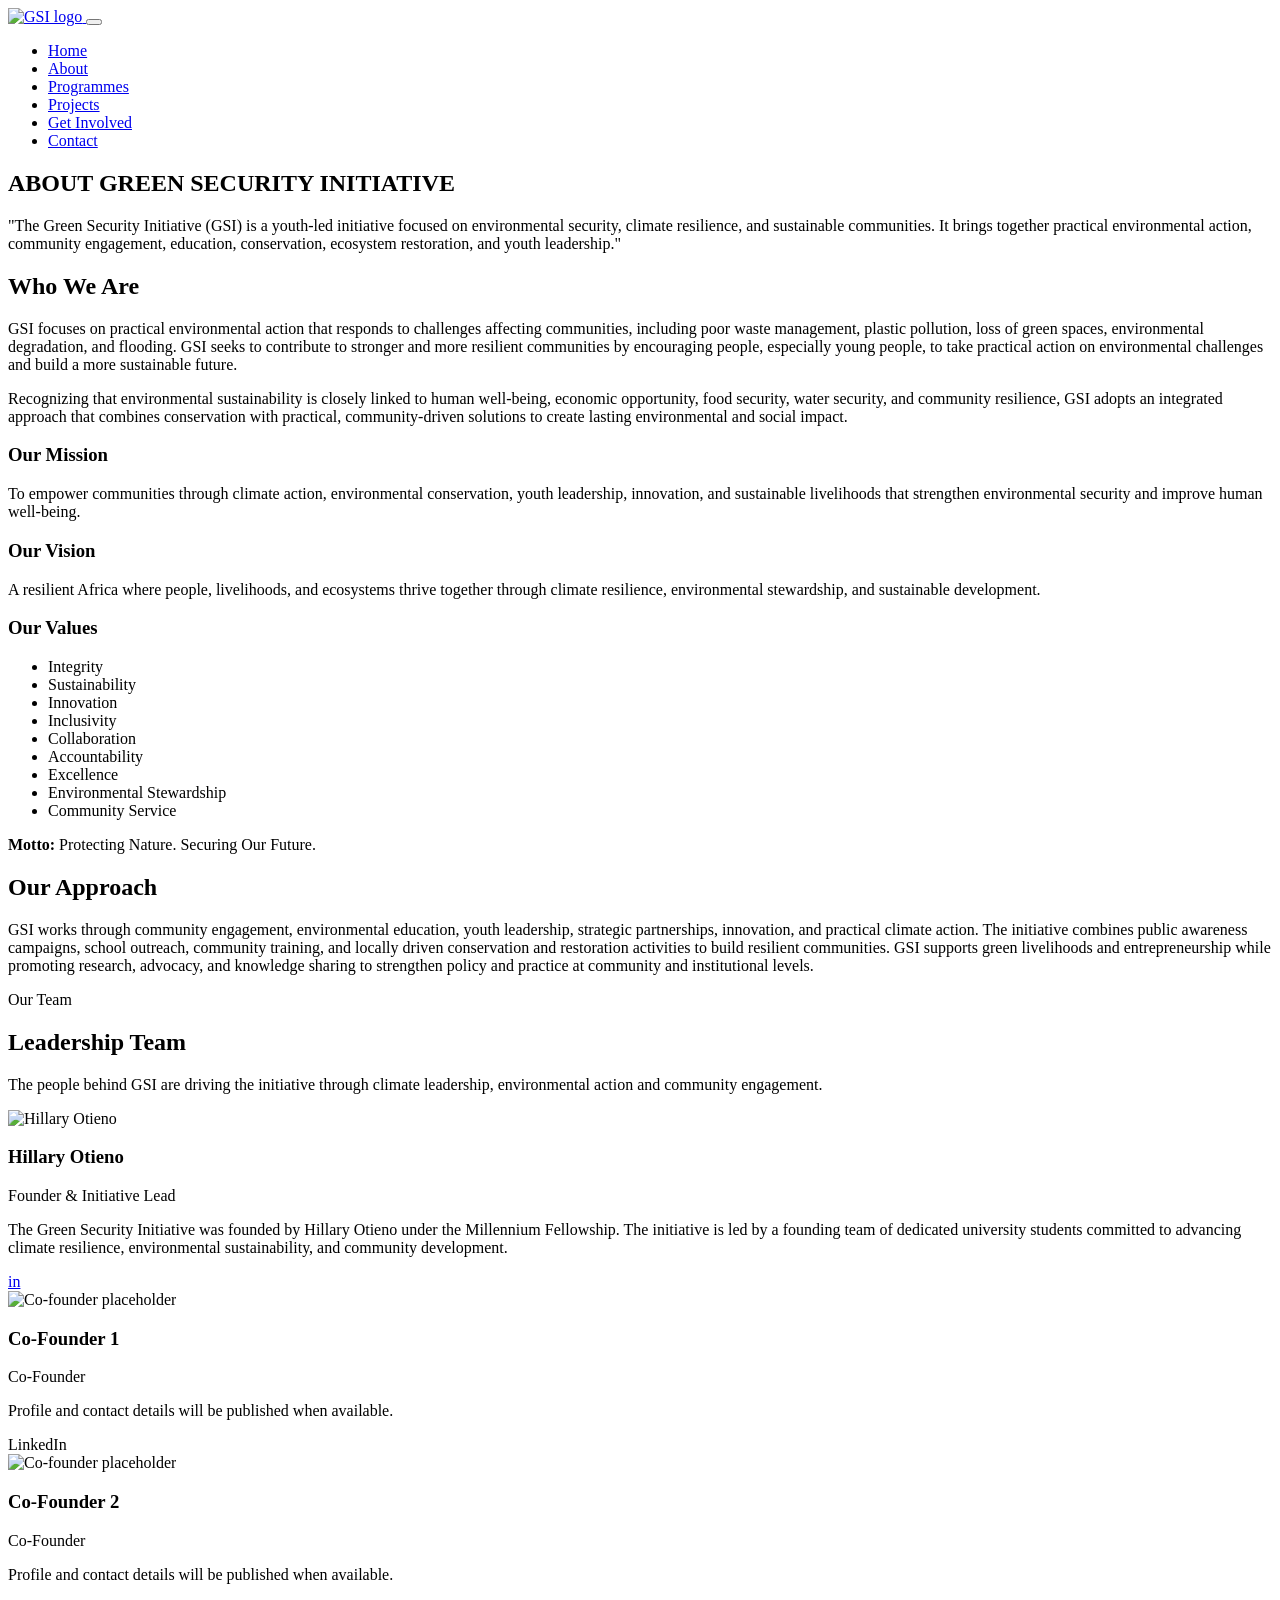
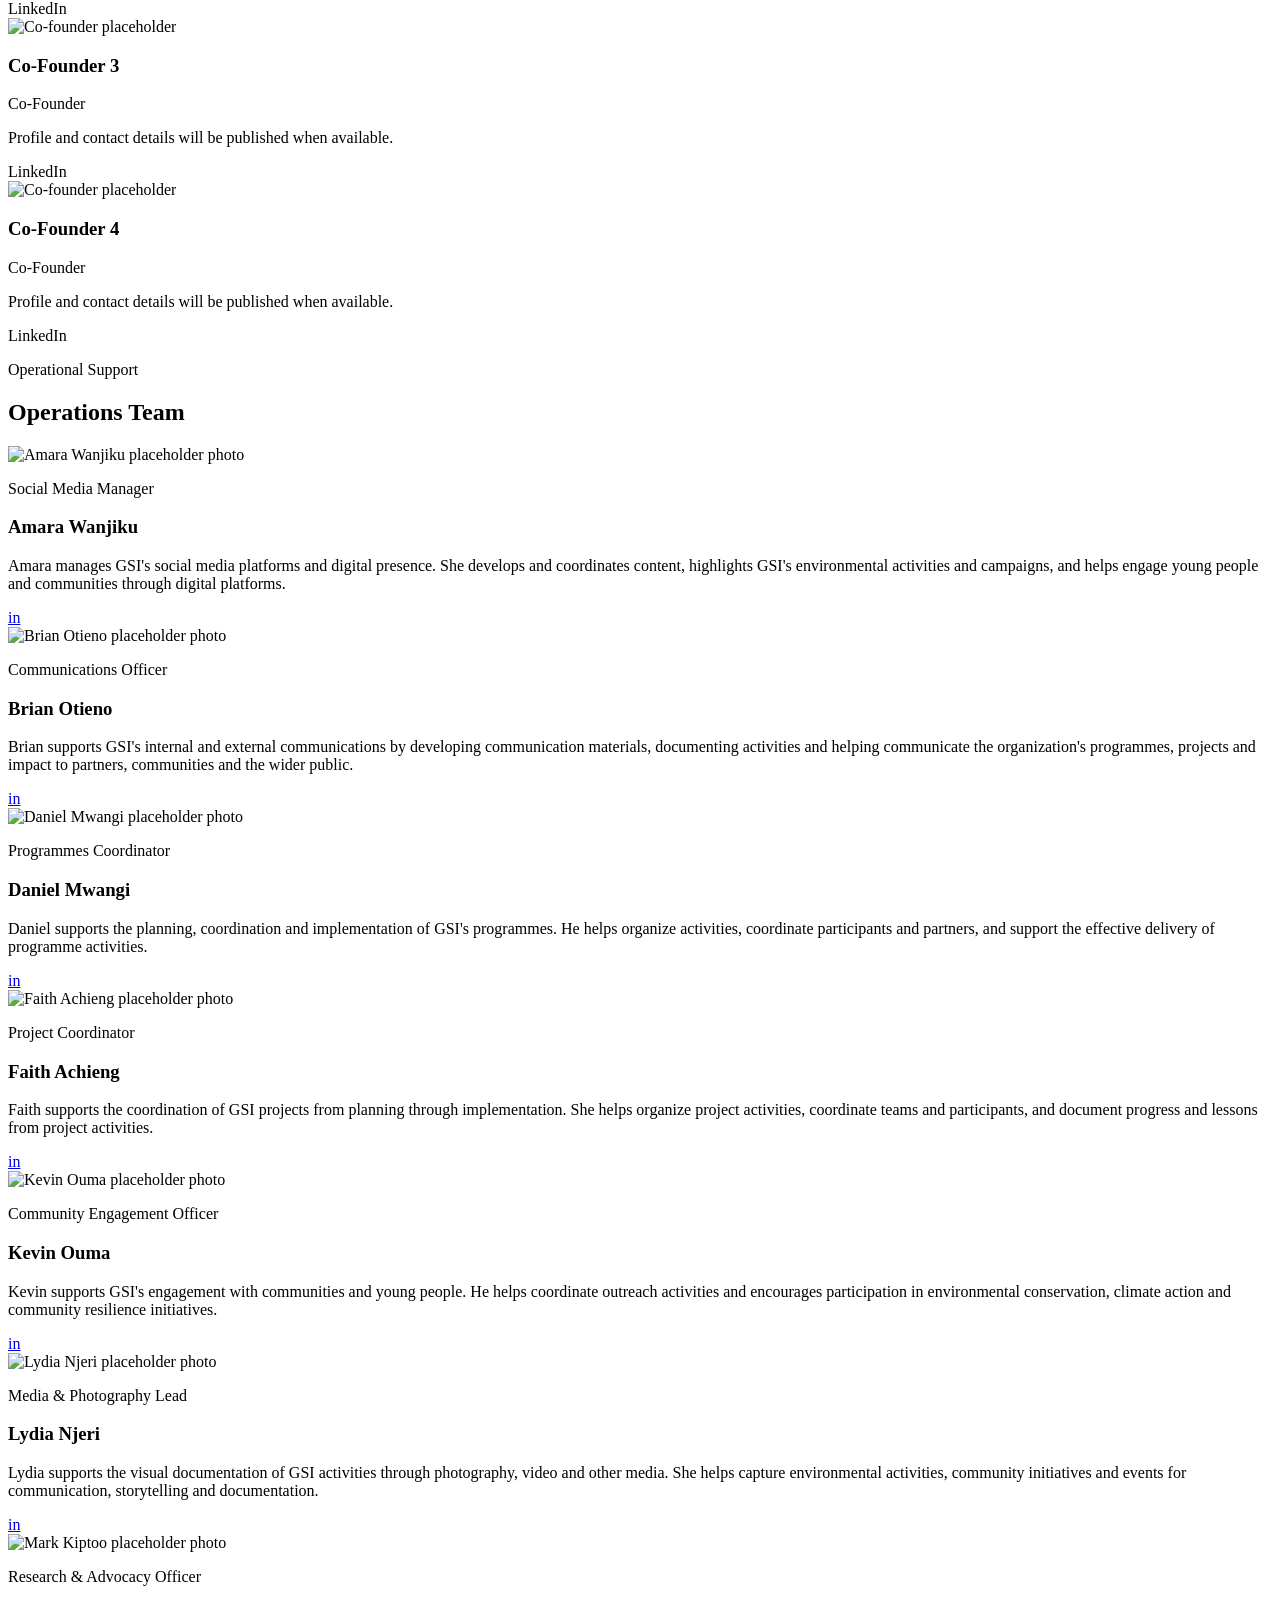
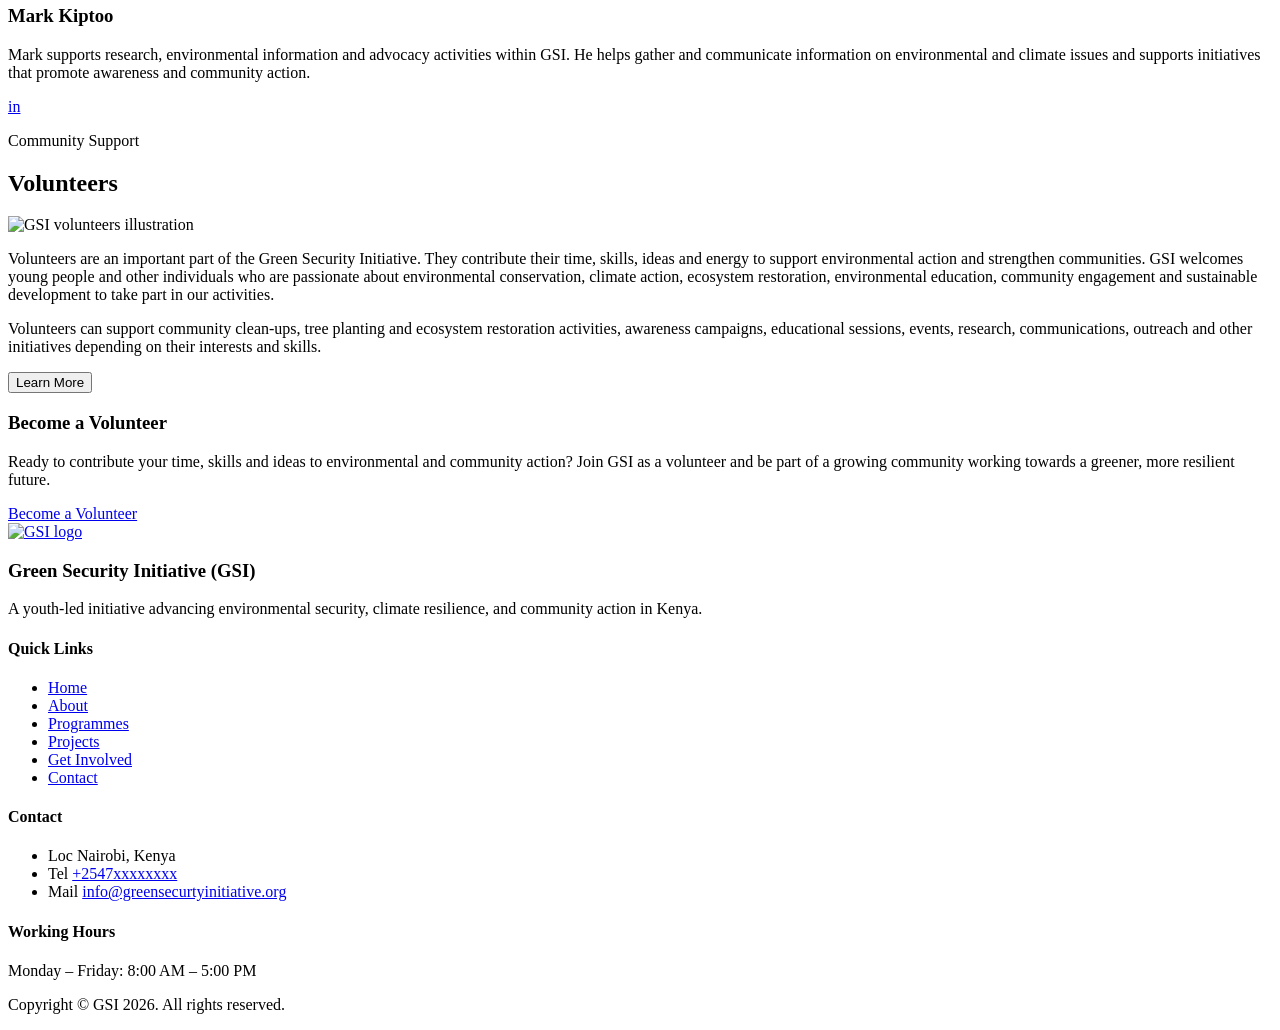
==== about.html @ 172fb210 "REMOVE CAN-K REFERENCES AND UPDATE GSI CONTET" ====
<!doctype html>
<html lang="en">
<head>
  <meta charset="utf-8">
  <meta name="viewport" content="width=device-width,initial-scale=1">
  <title>About — Green Security Initiative (GSI)</title>
  <link rel="stylesheet" href="css/style.css">
</head>
<body>
  <header class="site-header">
    <div class="container header-inner">
      <a href="index.html" class="logo-link">
        <img src="images/logo.png" alt="GSI logo" class="logo">
      </a>
      <button class="nav-toggle" aria-controls="primary-nav" aria-expanded="false" aria-label="Toggle navigation">
        <span class="hamburger"></span>
      </button>
      <nav id="primary-nav" class="site-nav">
        <ul>
          <li><a href="index.html">Home</a></li>
          <li><a href="about.html" class="active">About</a></li>
          <li><a href="programmes.html">Programmes</a></li>
          <li><a href="projects.html">Projects</a></li>
          <li><a href="get-involved.html">Get Involved</a></li>
          <li><a href="contact.html">Contact</a></li>
        </ul>
      </nav>
    </div>
  </header>

  <main>
    <section class="section about-hero">
      <div class="container">
        <h1>ABOUT GREEN SECURITY INITIATIVE</h1>
        <p class="official">"The Green Security Initiative (GSI) is a youth-led initiative focused on environmental security, climate resilience, and sustainable communities. It brings together practical environmental action, community engagement, education, conservation, ecosystem restoration, and youth leadership."</p>
      </div>
    </section>

    <section class="section who-we-are">
      <div class="container">
        <h2>Who We Are</h2>
        <p>
          GSI focuses on practical environmental action that responds to challenges affecting communities, including poor waste management, plastic pollution, loss of green spaces, environmental degradation, and flooding. GSI seeks to contribute to stronger and more resilient communities by encouraging people, especially young people, to take practical action on environmental challenges and build a more sustainable future.
        </p>
        <p>
          Recognizing that environmental sustainability is closely linked to human well-being, economic opportunity, food security, water security, and community resilience, GSI adopts an integrated approach that combines conservation with practical, community-driven solutions to create lasting environmental and social impact.
        </p>
      </div>
    </section>

    <section class="section mission-vision-values">
      <div class="container grid-2">
        <div>
          <h3>Our Mission</h3>
          <p>To empower communities through climate action, environmental conservation, youth leadership, innovation, and sustainable livelihoods that strengthen environmental security and improve human well-being.</p>
        </div>
        <div>
          <h3>Our Vision</h3>
          <p>A resilient Africa where people, livelihoods, and ecosystems thrive together through climate resilience, environmental stewardship, and sustainable development.</p>
        </div>
      </div>

      <div class="container">
        <h3>Our Values</h3>
        <ul class="values-list">
          <li>Integrity</li>
          <li>Sustainability</li>
          <li>Innovation</li>
          <li>Inclusivity</li>
          <li>Collaboration</li>
          <li>Accountability</li>
          <li>Excellence</li>
          <li>Environmental Stewardship</li>
          <li>Community Service</li>
        </ul>
        <p class="motto"><strong>Motto:</strong> Protecting Nature. Securing Our Future.</p>
      </div>
    </section>

    <section class="section our-approach">
      <div class="container">
        <h2>Our Approach</h2>
        <p>
          GSI works through community engagement, environmental education, youth leadership, strategic partnerships, innovation, and practical climate action. The initiative combines public awareness campaigns, school outreach, community training, and locally driven conservation and restoration activities to build resilient communities. GSI supports green livelihoods and entrepreneurship while promoting research, advocacy, and knowledge sharing to strengthen policy and practice at community and institutional levels.
        </p>
      </div>
    </section>

    <section class="section team">
      <div class="container">
        <div class="section-intro-wrap">
          <p class="eyebrow">Our Team</p>
          <h2>Leadership Team</h2>
          <p class="team-intro">The people behind GSI are driving the initiative through climate leadership, environmental action and community engagement.</p>
        </div>

        <div class="team-grid leadership-grid">
          <article class="card team-card leadership-card">
            <div class="team-photo-wrap">
              <img src="images/hillary.jpg.jpeg" alt="Hillary Otieno">
            </div>
            <div class="team-card-body">
              <h3>Hillary Otieno</h3>
              <p class="role">Founder &amp; Initiative Lead</p>
              <p class="team-description">The Green Security Initiative was founded by Hillary Otieno under the Millennium Fellowship. The initiative is led by a founding team of dedicated university students committed to advancing climate resilience, environmental sustainability, and community development.</p>
              <a class="linkedin-link" href="http://linkedin.com/in/hilary-otieno-96a22235b" target="_blank" rel="noopener" aria-label="Hillary Otieno LinkedIn">
                <span class="linkedin-badge">in</span>
              </a>
            </div>
          </article>

          <article class="card team-card leadership-card">
            <div class="team-photo-wrap">
              <img src="images/hillary.jpg.jpeg" alt="Co-founder placeholder">
            </div>
            <div class="team-card-body">
              <h3>Co-Founder 1</h3>
              <p class="role">Co-Founder</p>
              <p class="team-description">Profile and contact details will be published when available.</p>
              <span class="linkedin-link disabled" aria-label="LinkedIn unavailable">LinkedIn</span>
            </div>
          </article>

          <article class="card team-card leadership-card">
            <div class="team-photo-wrap">
              <img src="images/hillary.jpg.jpeg" alt="Co-founder placeholder">
            </div>
            <div class="team-card-body">
              <h3>Co-Founder 2</h3>
              <p class="role">Co-Founder</p>
              <p class="team-description">Profile and contact details will be published when available.</p>
              <span class="linkedin-link disabled" aria-label="LinkedIn unavailable">LinkedIn</span>
            </div>
          </article>

          <article class="card team-card leadership-card">
            <div class="team-photo-wrap">
              <img src="images/hillary.jpg.jpeg" alt="Co-founder placeholder">
            </div>
            <div class="team-card-body">
              <h3>Co-Founder 3</h3>
              <p class="role">Co-Founder</p>
              <p class="team-description">Profile and contact details will be published when available.</p>
              <span class="linkedin-link disabled" aria-label="LinkedIn unavailable">LinkedIn</span>
            </div>
          </article>

          <article class="card team-card leadership-card">
            <div class="team-photo-wrap">
              <img src="images/hillary.jpg.jpeg" alt="Co-founder placeholder">
            </div>
            <div class="team-card-body">
              <h3>Co-Founder 4</h3>
              <p class="role">Co-Founder</p>
              <p class="team-description">Profile and contact details will be published when available.</p>
              <span class="linkedin-link disabled" aria-label="LinkedIn unavailable">LinkedIn</span>
            </div>
          </article>
        </div>
      </div>
    </section>

    <section class="section operations-section">
      <div class="container">
        <div class="section-intro-wrap">
          <p class="eyebrow">Operational Support</p>
          <h2>Operations Team</h2>
        </div>

        <div class="team-grid support-grid">
          <article class="card team-card support-card">
            <div class="team-photo-wrap">
              <img src="images/hillary.jpg.jpeg" alt="Amara Wanjiku placeholder photo">
            </div>
            <div class="team-card-body">
              <p class="role">Social Media Manager</p>
              <h3>Amara Wanjiku</h3>
              <p class="team-description">Amara manages GSI's social media platforms and digital presence. She develops and coordinates content, highlights GSI's environmental activities and campaigns, and helps engage young people and communities through digital platforms.</p>
              <a class="linkedin-link" href="https://www.linkedin.com/in/placeholder-amara-wanjiku" target="_blank" rel="noopener" aria-label="Amara Wanjiku LinkedIn">
                <span class="linkedin-badge">in</span>
              </a>
            </div>
          </article>

          <article class="card team-card support-card">
            <div class="team-photo-wrap">
              <img src="images/hillary.jpg.jpeg" alt="Brian Otieno placeholder photo">
            </div>
            <div class="team-card-body">
              <p class="role">Communications Officer</p>
              <h3>Brian Otieno</h3>
              <p class="team-description">Brian supports GSI's internal and external communications by developing communication materials, documenting activities and helping communicate the organization's programmes, projects and impact to partners, communities and the wider public.</p>
              <a class="linkedin-link" href="https://www.linkedin.com/in/placeholder-brian-otieno" target="_blank" rel="noopener" aria-label="Brian Otieno LinkedIn">
                <span class="linkedin-badge">in</span>
              </a>
            </div>
          </article>

          <article class="card team-card support-card">
            <div class="team-photo-wrap">
              <img src="images/hillary.jpg.jpeg" alt="Daniel Mwangi placeholder photo">
            </div>
            <div class="team-card-body">
              <p class="role">Programmes Coordinator</p>
              <h3>Daniel Mwangi</h3>
              <p class="team-description">Daniel supports the planning, coordination and implementation of GSI's programmes. He helps organize activities, coordinate participants and partners, and support the effective delivery of programme activities.</p>
              <a class="linkedin-link" href="https://www.linkedin.com/in/placeholder-daniel-mwangi" target="_blank" rel="noopener" aria-label="Daniel Mwangi LinkedIn">
                <span class="linkedin-badge">in</span>
              </a>
            </div>
          </article>

          <article class="card team-card support-card">
            <div class="team-photo-wrap">
              <img src="images/hillary.jpg.jpeg" alt="Faith Achieng placeholder photo">
            </div>
            <div class="team-card-body">
              <p class="role">Project Coordinator</p>
              <h3>Faith Achieng</h3>
              <p class="team-description">Faith supports the coordination of GSI projects from planning through implementation. She helps organize project activities, coordinate teams and participants, and document progress and lessons from project activities.</p>
              <a class="linkedin-link" href="https://www.linkedin.com/in/placeholder-faith-achieng" target="_blank" rel="noopener" aria-label="Faith Achieng LinkedIn">
                <span class="linkedin-badge">in</span>
              </a>
            </div>
          </article>

          <article class="card team-card support-card">
            <div class="team-photo-wrap">
              <img src="images/hillary.jpg.jpeg" alt="Kevin Ouma placeholder photo">
            </div>
            <div class="team-card-body">
              <p class="role">Community Engagement Officer</p>
              <h3>Kevin Ouma</h3>
              <p class="team-description">Kevin supports GSI's engagement with communities and young people. He helps coordinate outreach activities and encourages participation in environmental conservation, climate action and community resilience initiatives.</p>
              <a class="linkedin-link" href="https://www.linkedin.com/in/placeholder-kevin-ouma" target="_blank" rel="noopener" aria-label="Kevin Ouma LinkedIn">
                <span class="linkedin-badge">in</span>
              </a>
            </div>
          </article>

          <article class="card team-card support-card">
            <div class="team-photo-wrap">
              <img src="images/hillary.jpg.jpeg" alt="Lydia Njeri placeholder photo">
            </div>
            <div class="team-card-body">
              <p class="role">Media &amp; Photography Lead</p>
              <h3>Lydia Njeri</h3>
              <p class="team-description">Lydia supports the visual documentation of GSI activities through photography, video and other media. She helps capture environmental activities, community initiatives and events for communication, storytelling and documentation.</p>
              <a class="linkedin-link" href="https://www.linkedin.com/in/placeholder-lydia-njeri" target="_blank" rel="noopener" aria-label="Lydia Njeri LinkedIn">
                <span class="linkedin-badge">in</span>
              </a>
            </div>
          </article>

          <article class="card team-card support-card">
            <div class="team-photo-wrap">
              <img src="images/hillary.jpg.jpeg" alt="Mark Kiptoo placeholder photo">
            </div>
            <div class="team-card-body">
              <p class="role">Research &amp; Advocacy Officer</p>
              <h3>Mark Kiptoo</h3>
              <p class="team-description">Mark supports research, environmental information and advocacy activities within GSI. He helps gather and communicate information on environmental and climate issues and supports initiatives that promote awareness and community action.</p>
              <a class="linkedin-link" href="https://www.linkedin.com/in/placeholder-mark-kiptoo" target="_blank" rel="noopener" aria-label="Mark Kiptoo LinkedIn">
                <span class="linkedin-badge">in</span>
              </a>
            </div>
          </article>
        </div>
      </div>
    </section>

    <section class="section volunteer-section">
      <div class="container volunteer-layout">
        <div class="section-intro-wrap volunteer-header">
          <p class="eyebrow">Community Support</p>
          <h2>Volunteers</h2>
        </div>

        <div class="volunteer-content">
          <div class="volunteer-image-wrap">
            <img src="images/Volunteers.png" alt="GSI volunteers illustration">
          </div>

          <div class="volunteer-info">
            <p>Volunteers are an important part of the Green Security Initiative. They contribute their time, skills, ideas and energy to support environmental action and strengthen communities. GSI welcomes young people and other individuals who are passionate about environmental conservation, climate action, ecosystem restoration, environmental education, community engagement and sustainable development to take part in our activities.</p>
            <p>Volunteers can support community clean-ups, tree planting and ecosystem restoration activities, awareness campaigns, educational sessions, events, research, communications, outreach and other initiatives depending on their interests and skills.</p>
            <button class="btn btn-primary volunteer-toggle" type="button" aria-expanded="false">Learn More</button>

            <div class="volunteer-details" hidden>
              <h3>What Volunteers Do</h3>
              <p>Volunteers can participate in GSI's environmental and community activities, including climate action, environmental conservation, ecosystem restoration, tree planting, community clean-ups, environmental education, awareness campaigns, events, outreach, communications, research and other initiatives.</p>

              <h3>Who Can Volunteer</h3>
              <p>Volunteering should be open to people who are interested in supporting GSI's mission and are willing to contribute their time, skills or ideas. Students, young professionals, community members, environmental enthusiasts and people with relevant skills can all contribute in different ways.</p>

              <h3>Areas of Contribution</h3>
              <ul>
                <li>Environmental conservation</li>
                <li>Climate action</li>
                <li>Ecosystem restoration</li>
                <li>Environmental education</li>
                <li>Community outreach</li>
                <li>Youth leadership</li>
                <li>Communications and social media</li>
                <li>Photography and media</li>
                <li>Research and advocacy</li>
                <li>Event support</li>
                <li>Project activities</li>
              </ul>

              <h3>What Volunteers Can Gain</h3>
              <p>Volunteering provides opportunities to gain practical experience, develop leadership and teamwork skills, improve communication and community engagement, learn about environmental and climate issues, meet other young people and changemakers, and contribute to positive environmental and social change.</p>

              <h3>Our Expectations</h3>
              <p>Volunteers should be willing to participate responsibly, respect communities and fellow volunteers, follow activity guidelines, work collaboratively and contribute positively to GSI activities. Volunteering is based on active participation, commitment and a willingness to learn.</p>
            </div>

            <div class="volunteer-cta">
              <h3>Become a Volunteer</h3>
              <p>Ready to contribute your time, skills and ideas to environmental and community action? Join GSI as a volunteer and be part of a growing community working towards a greener, more resilient future.</p>
              <a class="btn btn-primary" href="get-involved.html">Become a Volunteer</a>
            </div>
          </div>
        </div>
      </div>
    </section>
  </main>

  <footer class="site-footer">
    <div class="footer-top">
      <div class="container footer-grid">
        <div class="footer-about">
          <a href="index.html" class="footer-logo"><img src="images/logo.png" alt="GSI logo"></a>
          <h3>Green Security Initiative (GSI)</h3>
          <p>A youth-led initiative advancing environmental security, climate resilience, and community action in Kenya.</p>
        </div>

        <div class="footer-links">
          <h4>Quick Links</h4>
          <ul>
            <li><a href="index.html">Home</a></li>
              <li><a href="about.html">About</a></li>
              <li><a href="programmes.html">Programmes</a></li>
              <li><a href="projects.html">Projects</a></li>
              <li><a href="get-involved.html">Get Involved</a></li>
              <li><a href="contact.html">Contact</a></li>
          </ul>
        </div>

        <div class="footer-contact">
          <h4>Contact</h4>
          <ul>
            <li><span class="contact-icon">Loc</span> Nairobi, Kenya</li>
            <li><span class="contact-icon">Tel</span> <a href="tel:+2547xxxxxxxx">+2547xxxxxxxx</a></li>
            <li><span class="contact-icon">Mail</span> <a href="mailto:info@greensecurtyinitiative.org">info@greensecurtyinitiative.org</a></li>
          </ul>
        </div>

        <div class="footer-hours">
          <h4>Working Hours</h4>
          <p>Monday – Friday: 8:00 AM – 5:00 PM</p>
        </div>
      </div>
    </div>

    <div class="footer-bottom">
      <div class="container footer-bottom-inner">
        <p>Copyright © GSI 2026. All rights reserved.</p>
      </div>
    </div>
  </footer>

  <script src="js/script.js"></script>
  <script>
    document.addEventListener('DOMContentLoaded', function () {
      const toggle = document.querySelector('.volunteer-toggle');
      const details = document.querySelector('.volunteer-details');
      if (toggle && details) {
        toggle.addEventListener('click', function () {
          const expanded = this.getAttribute('aria-expanded') === 'true';
          this.setAttribute('aria-expanded', String(!expanded));
          details.hidden = expanded;
          this.textContent = expanded ? 'Learn More' : 'Show Less';
        });
      }
    });
  </script>
</body>
</html>
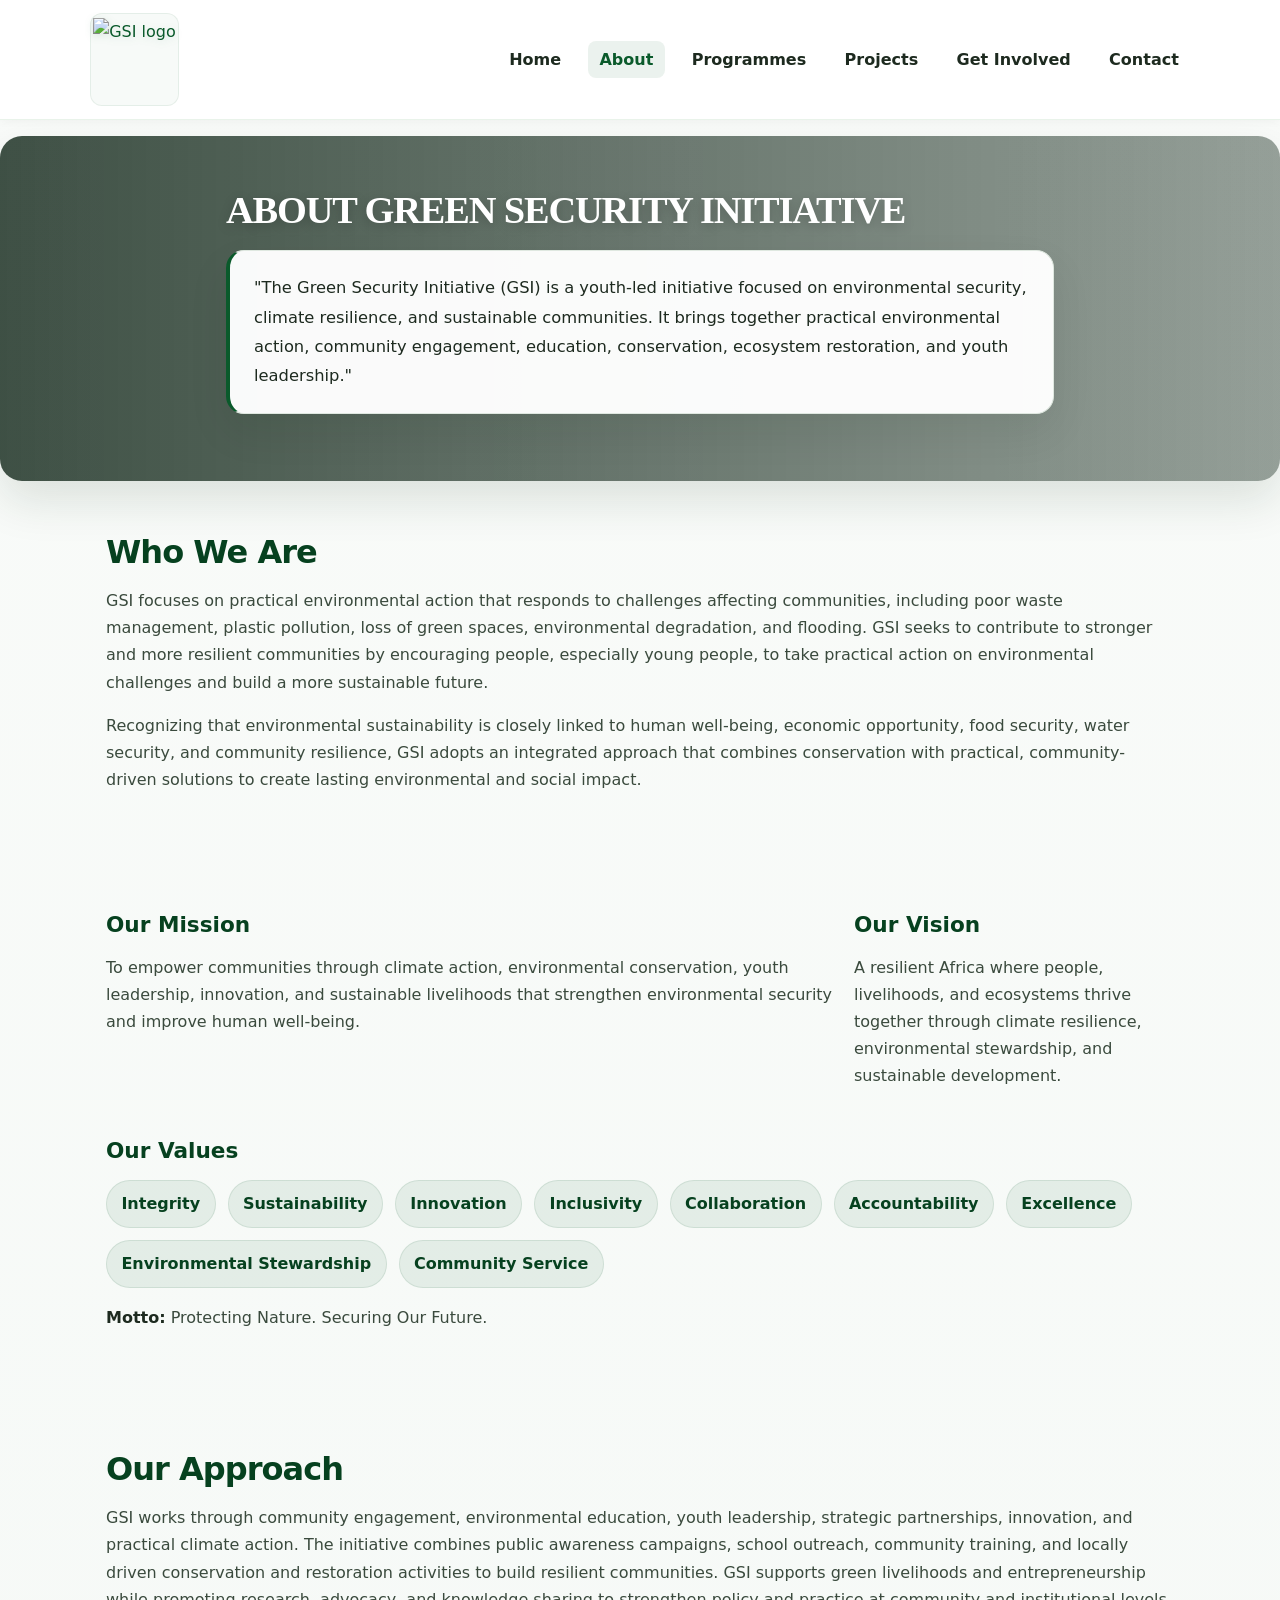
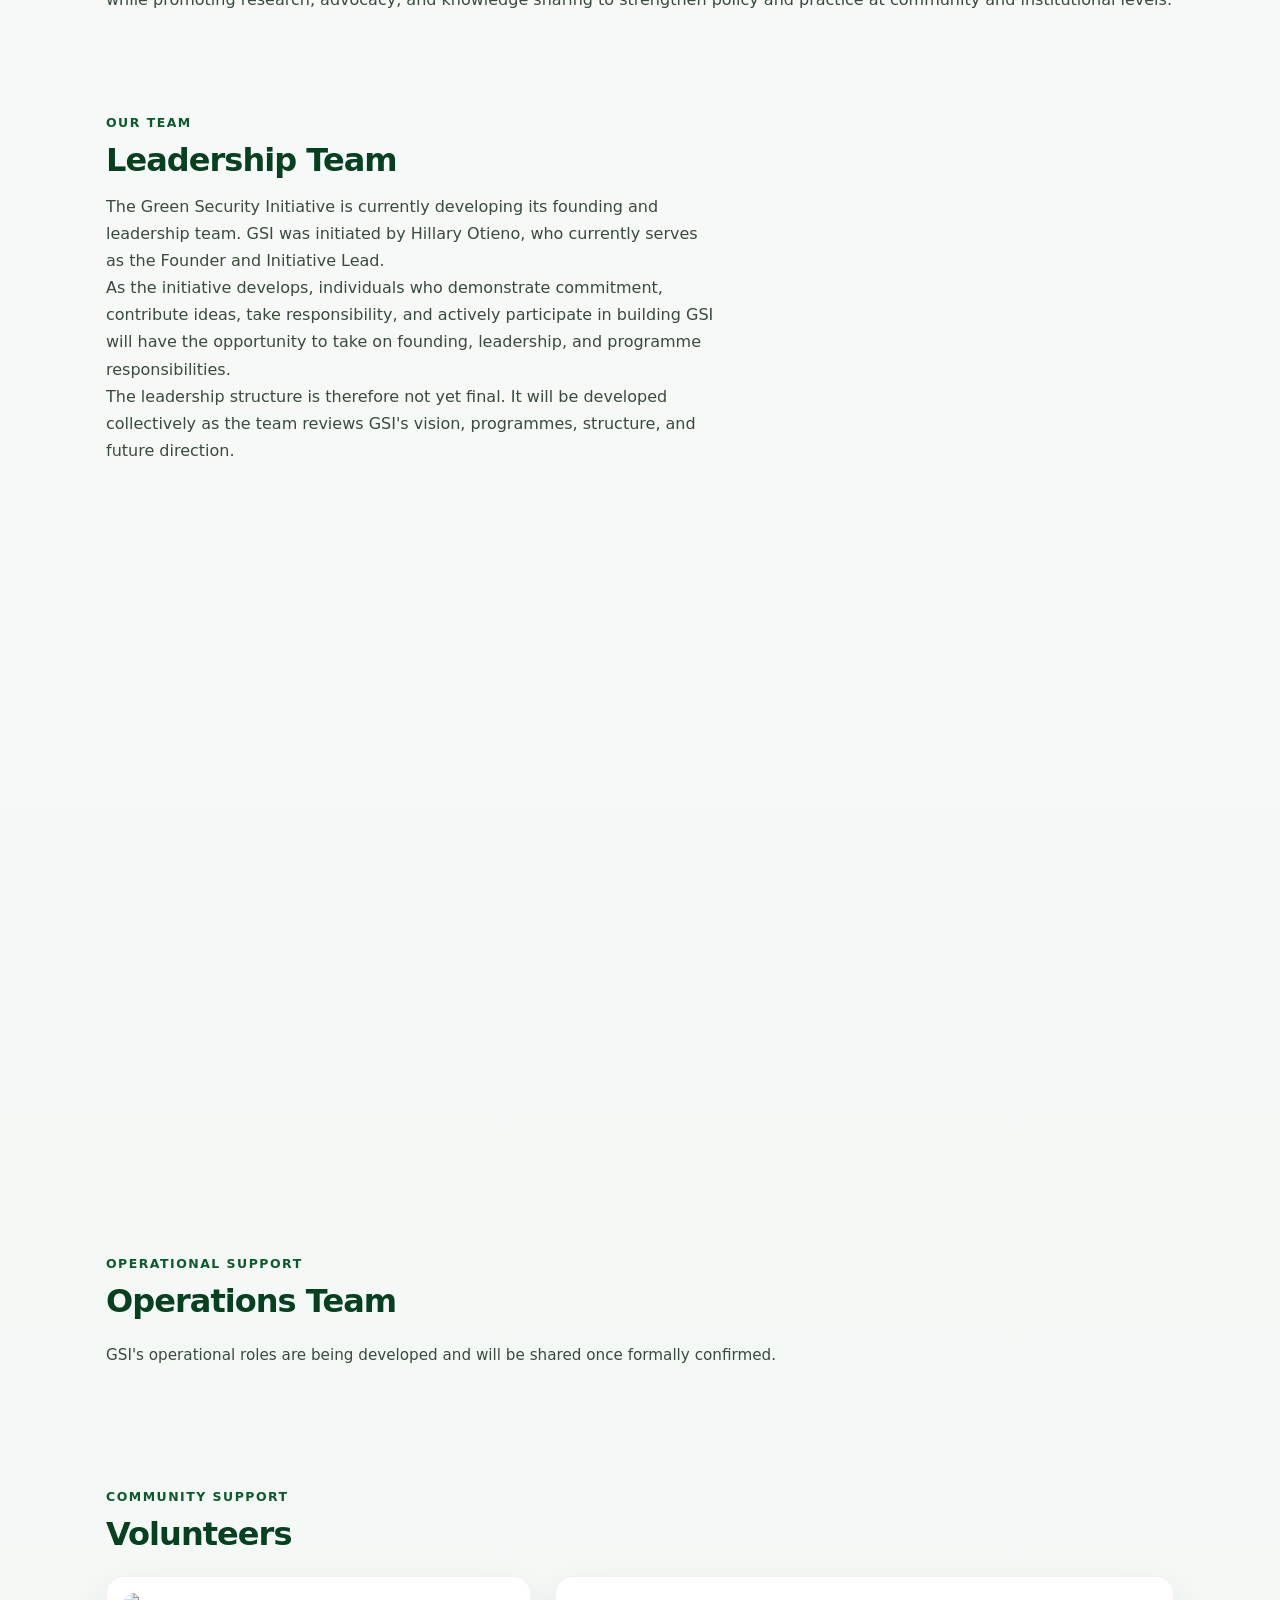
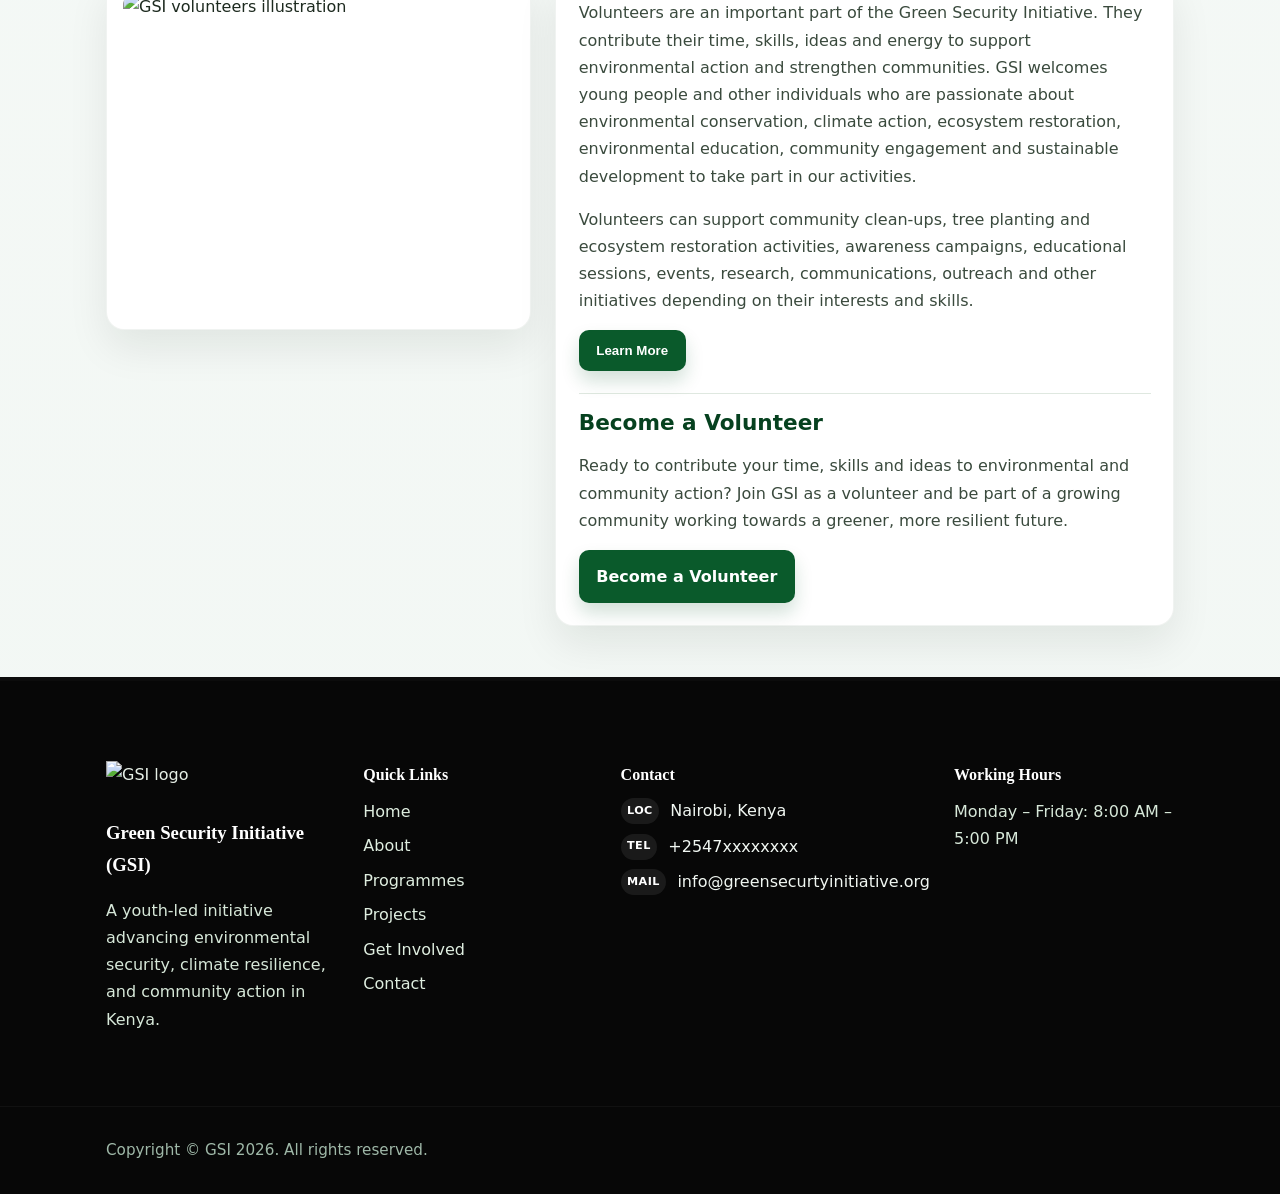
==== commit 28205c0c: "About updated" ====
--- a/about.html
+++ b/about.html
@@ -91,7 +91,9 @@
         <div class="section-intro-wrap">
           <p class="eyebrow">Our Team</p>
           <h2>Leadership Team</h2>
-          <p class="team-intro">The people behind GSI are driving the initiative through climate leadership, environmental action and community engagement.</p>
+          <p class="team-intro">The Green Security Initiative is currently developing its founding and leadership team. GSI was initiated by Hillary Otieno, who currently serves as the Founder and Initiative Lead.</p>
+          <p class="team-intro">As the initiative develops, individuals who demonstrate commitment, contribute ideas, take responsibility, and actively participate in building GSI will have the opportunity to take on founding, leadership, and programme responsibilities.</p>
+          <p class="team-intro">The leadership structure is therefore not yet final. It will be developed collectively as the team reviews GSI's vision, programmes, structure, and future direction.</p>
         </div>
 
         <div class="team-grid leadership-grid">
@@ -102,60 +104,18 @@
             <div class="team-card-body">
               <h3>Hillary Otieno</h3>
               <p class="role">Founder &amp; Initiative Lead</p>
-              <p class="team-description">The Green Security Initiative was founded by Hillary Otieno under the Millennium Fellowship. The initiative is led by a founding team of dedicated university students committed to advancing climate resilience, environmental sustainability, and community development.</p>
+              <p class="team-description">The Green Security Initiative was founded by Hillary Otieno under the Millennium Fellowship. He currently serves as Founder and Initiative Lead.</p>
               <a class="linkedin-link" href="http://linkedin.com/in/hilary-otieno-96a22235b" target="_blank" rel="noopener" aria-label="Hillary Otieno LinkedIn">
                 <span class="linkedin-badge">in</span>
               </a>
             </div>
           </article>
 
-          <article class="card team-card leadership-card">
-            <div class="team-photo-wrap">
-              <img src="images/hillary.jpg.jpeg" alt="Co-founder placeholder">
-            </div>
-            <div class="team-card-body">
-              <h3>Co-Founder 1</h3>
-              <p class="role">Co-Founder</p>
-              <p class="team-description">Profile and contact details will be published when available.</p>
-              <span class="linkedin-link disabled" aria-label="LinkedIn unavailable">LinkedIn</span>
-            </div>
-          </article>
-
-          <article class="card team-card leadership-card">
-            <div class="team-photo-wrap">
-              <img src="images/hillary.jpg.jpeg" alt="Co-founder placeholder">
-            </div>
-            <div class="team-card-body">
-              <h3>Co-Founder 2</h3>
-              <p class="role">Co-Founder</p>
-              <p class="team-description">Profile and contact details will be published when available.</p>
-              <span class="linkedin-link disabled" aria-label="LinkedIn unavailable">LinkedIn</span>
-            </div>
-          </article>
-
-          <article class="card team-card leadership-card">
-            <div class="team-photo-wrap">
-              <img src="images/hillary.jpg.jpeg" alt="Co-founder placeholder">
-            </div>
-            <div class="team-card-body">
-              <h3>Co-Founder 3</h3>
-              <p class="role">Co-Founder</p>
-              <p class="team-description">Profile and contact details will be published when available.</p>
-              <span class="linkedin-link disabled" aria-label="LinkedIn unavailable">LinkedIn</span>
-            </div>
-          </article>
-
-          <article class="card team-card leadership-card">
-            <div class="team-photo-wrap">
-              <img src="images/hillary.jpg.jpeg" alt="Co-founder placeholder">
-            </div>
-            <div class="team-card-body">
-              <h3>Co-Founder 4</h3>
-              <p class="role">Co-Founder</p>
-              <p class="team-description">Profile and contact details will be published when available.</p>
-              <span class="linkedin-link disabled" aria-label="LinkedIn unavailable">LinkedIn</span>
-            </div>
-          </article>
+        </div>
+
+        <div class="card">
+          <h3>Founding Team — Currently Being Developed</h3>
+          <p>GSI is currently engaging young people who are interested in contributing to the development of the initiative. The founding team and leadership responsibilities will be established as members contribute their ideas, skills, experience, and commitment to the growth of GSI.</p>
         </div>
       </div>
     </section>
@@ -167,105 +127,7 @@
           <h2>Operations Team</h2>
         </div>
 
-        <div class="team-grid support-grid">
-          <article class="card team-card support-card">
-            <div class="team-photo-wrap">
-              <img src="images/hillary.jpg.jpeg" alt="Amara Wanjiku placeholder photo">
-            </div>
-            <div class="team-card-body">
-              <p class="role">Social Media Manager</p>
-              <h3>Amara Wanjiku</h3>
-              <p class="team-description">Amara manages GSI's social media platforms and digital presence. She develops and coordinates content, highlights GSI's environmental activities and campaigns, and helps engage young people and communities through digital platforms.</p>
-              <a class="linkedin-link" href="https://www.linkedin.com/in/placeholder-amara-wanjiku" target="_blank" rel="noopener" aria-label="Amara Wanjiku LinkedIn">
-                <span class="linkedin-badge">in</span>
-              </a>
-            </div>
-          </article>
-
-          <article class="card team-card support-card">
-            <div class="team-photo-wrap">
-              <img src="images/hillary.jpg.jpeg" alt="Brian Otieno placeholder photo">
-            </div>
-            <div class="team-card-body">
-              <p class="role">Communications Officer</p>
-              <h3>Brian Otieno</h3>
-              <p class="team-description">Brian supports GSI's internal and external communications by developing communication materials, documenting activities and helping communicate the organization's programmes, projects and impact to partners, communities and the wider public.</p>
-              <a class="linkedin-link" href="https://www.linkedin.com/in/placeholder-brian-otieno" target="_blank" rel="noopener" aria-label="Brian Otieno LinkedIn">
-                <span class="linkedin-badge">in</span>
-              </a>
-            </div>
-          </article>
-
-          <article class="card team-card support-card">
-            <div class="team-photo-wrap">
-              <img src="images/hillary.jpg.jpeg" alt="Daniel Mwangi placeholder photo">
-            </div>
-            <div class="team-card-body">
-              <p class="role">Programmes Coordinator</p>
-              <h3>Daniel Mwangi</h3>
-              <p class="team-description">Daniel supports the planning, coordination and implementation of GSI's programmes. He helps organize activities, coordinate participants and partners, and support the effective delivery of programme activities.</p>
-              <a class="linkedin-link" href="https://www.linkedin.com/in/placeholder-daniel-mwangi" target="_blank" rel="noopener" aria-label="Daniel Mwangi LinkedIn">
-                <span class="linkedin-badge">in</span>
-              </a>
-            </div>
-          </article>
-
-          <article class="card team-card support-card">
-            <div class="team-photo-wrap">
-              <img src="images/hillary.jpg.jpeg" alt="Faith Achieng placeholder photo">
-            </div>
-            <div class="team-card-body">
-              <p class="role">Project Coordinator</p>
-              <h3>Faith Achieng</h3>
-              <p class="team-description">Faith supports the coordination of GSI projects from planning through implementation. She helps organize project activities, coordinate teams and participants, and document progress and lessons from project activities.</p>
-              <a class="linkedin-link" href="https://www.linkedin.com/in/placeholder-faith-achieng" target="_blank" rel="noopener" aria-label="Faith Achieng LinkedIn">
-                <span class="linkedin-badge">in</span>
-              </a>
-            </div>
-          </article>
-
-          <article class="card team-card support-card">
-            <div class="team-photo-wrap">
-              <img src="images/hillary.jpg.jpeg" alt="Kevin Ouma placeholder photo">
-            </div>
-            <div class="team-card-body">
-              <p class="role">Community Engagement Officer</p>
-              <h3>Kevin Ouma</h3>
-              <p class="team-description">Kevin supports GSI's engagement with communities and young people. He helps coordinate outreach activities and encourages participation in environmental conservation, climate action and community resilience initiatives.</p>
-              <a class="linkedin-link" href="https://www.linkedin.com/in/placeholder-kevin-ouma" target="_blank" rel="noopener" aria-label="Kevin Ouma LinkedIn">
-                <span class="linkedin-badge">in</span>
-              </a>
-            </div>
-          </article>
-
-          <article class="card team-card support-card">
-            <div class="team-photo-wrap">
-              <img src="images/hillary.jpg.jpeg" alt="Lydia Njeri placeholder photo">
-            </div>
-            <div class="team-card-body">
-              <p class="role">Media &amp; Photography Lead</p>
-              <h3>Lydia Njeri</h3>
-              <p class="team-description">Lydia supports the visual documentation of GSI activities through photography, video and other media. She helps capture environmental activities, community initiatives and events for communication, storytelling and documentation.</p>
-              <a class="linkedin-link" href="https://www.linkedin.com/in/placeholder-lydia-njeri" target="_blank" rel="noopener" aria-label="Lydia Njeri LinkedIn">
-                <span class="linkedin-badge">in</span>
-              </a>
-            </div>
-          </article>
-
-          <article class="card team-card support-card">
-            <div class="team-photo-wrap">
-              <img src="images/hillary.jpg.jpeg" alt="Mark Kiptoo placeholder photo">
-            </div>
-            <div class="team-card-body">
-              <p class="role">Research &amp; Advocacy Officer</p>
-              <h3>Mark Kiptoo</h3>
-              <p class="team-description">Mark supports research, environmental information and advocacy activities within GSI. He helps gather and communicate information on environmental and climate issues and supports initiatives that promote awareness and community action.</p>
-              <a class="linkedin-link" href="https://www.linkedin.com/in/placeholder-mark-kiptoo" target="_blank" rel="noopener" aria-label="Mark Kiptoo LinkedIn">
-                <span class="linkedin-badge">in</span>
-              </a>
-            </div>
-          </article>
-        </div>
+        <p class="team-status">GSI's operational roles are being developed and will be shared once formally confirmed.</p>
       </div>
     </section>
 
--- a/css/style.css
+++ b/css/style.css
@@ -0,0 +1,339 @@
+/* GSI site stylesheet - modern, minimal, environmental */
+:root{
+  --color-primary:#0a5a2b;
+  --color-primary-dark:#06411f;
+  --color-forest:#0e7a3a;
+  --color-light:#dff5e7;
+  --color-accent:#8b6b3a;
+  --color-muted:#f6f7f6;
+  --color-surface:#f4f8f3;
+  --color-card:#ffffff;
+  --text:#1d2a1f;
+  --text-soft:#3a4a3d;
+  --text-light:#edf7ef;
+  --border:#dfe8e0;
+  --shadow:0 18px 40px rgba(12, 30, 12, 0.08);
+  --radius:16px;
+}
+*{box-sizing:border-box}
+html{scroll-behavior:smooth}
+body{
+  font-family:Inter, system-ui, -apple-system, "Segoe UI", Roboto, "Helvetica Neue", Arial;
+  color:var(--text);
+  margin:0;
+  background:linear-gradient(180deg, #f9fbf9 0%, #f2f7f4 100%);
+  line-height:1.7;
+}
+img{max-width:100%;display:block}
+a{color:var(--color-primary);text-decoration:none}
+a:hover{text-decoration:underline}
+p,li{color:var(--text-soft)}
+strong{color:var(--text)}
+.container{max-width:1100px;margin:0 auto;padding:1rem}
+.site-header{position:sticky;top:0;background:rgba(255,255,255,0.98);backdrop-filter:blur(10px);box-shadow:0 2px 8px rgba(10,20,10,0.04);border-bottom:1px solid #e9f3ea;z-index:50}
+.header-inner{display:flex;align-items:center;justify-content:space-between;padding:0.8rem 0}
+.logo-link{display:inline-flex;align-items:center;justify-content:center;padding:0.3rem 0.2rem;border-radius:12px;background:rgba(10,90,43,0.03);box-shadow:inset 0 0 0 1px rgba(10,90,43,0.08)}
+.logo{height:84px;max-height:84px;width:auto;filter:drop-shadow(0 2px 4px rgba(10,90,43,0.12));display:block}
+.logo-small{height:48px;max-height:48px;width:auto;filter:drop-shadow(0 2px 4px rgba(10,90,43,0.12));display:block}
+.site-nav ul{list-style:none;margin:0;padding:0;display:flex;gap:1rem;align-items:center}
+.site-nav a{color:var(--text);text-decoration:none;padding:0.55rem 0.7rem;border-radius:8px;font-weight:600;transition:background .2s ease, color .2s ease}
+.site-nav a:hover{background:#f3f9f4;color:var(--color-primary)}
+.site-nav a.active{background:rgba(10,90,43,0.08);color:var(--color-primary);border-bottom:none;padding-bottom:0.55rem}
+.nav-toggle{display:none;background:none;border:0}
+.hamburger{width:24px;height:2px;background:#333;display:block;position:relative}
+.hamburger::after,.hamburger::before{content:"";position:absolute;left:0;right:0;height:2px;background:#333}
+.hamburger::before{top:-7px}
+.hamburger::after{top:7px}
+.hero{display:flex;align-items:center;padding:3rem 0 2rem}
+.hero-inner{display:flex;gap:2rem;align-items:center}
+.hero-content{flex:1}
+.hero-visual{flex:1}
+.hero h1{font-size:2.8rem;line-height:1.05;margin:0 0 1rem;color:var(--color-primary);letter-spacing:-0.05em;max-width:12ch}
+.hero-visual img{width:100%;height:470px;object-fit:cover;object-position:center 52%;border-radius:22px;box-shadow:0 24px 52px rgba(10,41,20,0.15);border:1px solid rgba(9,41,23,0.08)}
+.lead{color:#2d3b2f;max-width:52ch;font-size:1.06rem;line-height:1.7;margin:0 0 1rem}
+.about-hero, .programmes-hero, .projects-hero, .get-involved-hero, .contact-hero{
+  position:relative;
+  padding:4.5rem 0;
+  margin-top:1rem;
+  background:linear-gradient(90deg, rgba(10,32,18,0.78), rgba(10,32,18,0.42)), url('../images/hero.jpg.png') center 52% / cover no-repeat;
+  border-radius:22px;
+  overflow:hidden;
+  box-shadow:0 20px 46px rgba(15,52,28,0.12)
+}
+.about-hero .container, .programmes-hero .container, .projects-hero .container, .get-involved-hero .container, .contact-hero .container{
+  position:relative;
+  z-index:1;
+  max-width:860px;
+}
+.about-hero h1, .programmes-hero h1, .projects-hero h1, .get-involved-hero h1, .contact-hero h1,
+.about-hero .lead, .programmes-hero .lead, .projects-hero .lead, .get-involved-hero .lead, .contact-hero .lead{
+  color:#fff;
+  text-shadow:0 3px 12px rgba(0,0,0,0.22);
+  font-family:"Times New Roman", Times, serif;
+}
+.about-hero h1, .programmes-hero h1, .projects-hero h1, .get-involved-hero h1, .contact-hero h1{
+  font-size:2.4rem;
+  line-height:1.1;
+  letter-spacing:-0.03em;
+  margin-bottom:0.75rem;
+  color:#fff;
+}
+.about-hero .lead, .programmes-hero .lead, .projects-hero .lead, .get-involved-hero .lead, .contact-hero .lead{
+  max-width:60ch;
+  margin:0;
+  color:#fff;
+}
+.section{padding:2.2rem 0}
+.section h1, .section h2, .section h3{
+  color:var(--color-primary-dark);
+  line-height:1.2;
+  margin-top:0;
+  margin-bottom:0.8rem;
+}
+.section h2{font-size:2rem;letter-spacing:-0.03em}
+.section h3{font-size:1.35rem}
+
+.about-hero h1,
+.programmes-hero h1,
+.projects-hero h1,
+.get-involved-hero h1,
+.contact-hero h1 {
+  color:#fff !important;
+  font-family:"Times New Roman", Times, serif !important;
+}
+.official{
+  background:rgba(255,255,255,0.97);
+  color:var(--text);
+  border:1px solid var(--border);
+  border-left:4px solid var(--color-primary);
+  box-shadow:var(--shadow);
+  border-radius:18px;
+  padding:1.4rem 1.5rem;
+  font-size:1.02rem;
+  line-height:1.8;
+}
+.card{
+  background:var(--color-card);
+  border-radius:var(--radius);
+  padding:1.2rem;
+  box-shadow:var(--shadow);
+  border:1px solid rgba(15, 60, 30, 0.05);
+}
+.involvement-card{
+  display:flex;
+  flex-direction:column;
+  gap:0.95rem;
+  padding:0;
+  overflow:hidden;
+  min-height:100%;
+  transition:transform .2s ease, box-shadow .2s ease, border-color .2s ease;
+}
+.involvement-card:hover{
+  transform:translateY(-6px);
+  box-shadow:0 18px 38px rgba(18,39,23,0.12);
+  border-color:rgba(15, 60, 30, 0.12);
+}
+.involvement-image{
+  width:100%;
+  height:220px;
+  object-fit:cover;
+  display:block;
+  border-bottom:1px solid rgba(15,60,30,0.06);
+}
+.involvement-card h3,
+.involvement-card p,
+.involvement-card a.btn{
+  margin-left:1.2rem;
+  margin-right:1.2rem;
+}
+.involvement-card h3{
+  margin-top:0.9rem;
+  margin-bottom:0;
+}
+.involvement-card p{
+  margin-top:0;
+  margin-bottom:0.2rem;
+  color:var(--text-soft);
+  line-height:1.7;
+  flex:1;
+}
+.involvement-card .btn{
+  margin-top:auto;
+  margin-bottom:1.1rem;
+  align-self:flex-start;
+}
+.grid{display:grid;grid-template-columns:repeat(auto-fit,minmax(230px,1fr));gap:1.25rem}
+/* Programmes grid and cards - adjusted spacing & image heights */
+.programmes-grid{display:grid;grid-template-columns:repeat(3,1fr);gap:1.5rem;align-items:stretch}
+.programme-card{display:flex;flex-direction:column;padding:0;overflow:hidden;border-radius:12px}
+.programme-media img{width:100%;height:260px;object-fit:cover;border-radius:12px 12px 0 0;display:block}
+.programme-body{padding:1.25rem 1.25rem;display:flex;flex-direction:column;gap:0.9rem}
+.programme-body h3{margin:0;display:flex;align-items:center;gap:0.6rem;font-size:1.15rem}
+.programme-body p{margin:0;color:var(--text-soft);line-height:1.6}
+.programme-body .btn{align-self:flex-start;margin-top:0.6rem}
+.programme-card{transition:transform .18s ease,box-shadow .18s ease}
+.programme-card:hover{transform:translateY(-8px);box-shadow:0 22px 48px rgba(8,36,18,0.10)}
+.programme-card .icon{font-size:1.1rem}
+.project-card img{width:100%;height:140px;object-fit:cover;border-radius:8px}
+.team{padding-top:1rem}
+.section-intro-wrap{margin-bottom:1.4rem}
+.eyebrow{margin:0 0 0.5rem;color:var(--color-primary);font-size:0.78rem;letter-spacing:0.12em;text-transform:uppercase;font-weight:800}
+.team-intro{margin:0;max-width:60ch;color:var(--text-soft)}
+.team-grid{display:grid;grid-template-columns:repeat(auto-fit,minmax(240px,1fr));gap:1.4rem;align-items:stretch}
+.team-card{
+  display:flex;
+  flex-direction:column;
+  min-height:100%;
+  padding:0;
+  overflow:hidden;
+  border:1px solid rgba(15, 60, 30, 0.08);
+  transition:transform .22s ease, box-shadow .22s ease, border-color .22s ease;
+}
+.team-card:hover{
+  transform:translateY(-6px);
+  box-shadow:0 18px 38px rgba(20,50,25,0.10);
+  border-color:rgba(15, 60, 30, 0.12);
+}
+.team-photo-wrap{overflow:hidden;background:#edf4ee;border-radius:18px 18px 0 0}
+.team-card img{width:100%;height:240px;object-fit:cover;display:block;border-bottom:1px solid rgba(10,90,43,0.08);border-radius:50%;aspect-ratio:1;object-position:center;max-width:160px;margin:1rem auto 0}
+.team-card h3{margin:0;font-size:1.18rem;color:var(--text)}
+.team-card .role{margin:0;color:var(--color-primary);font-weight:700;letter-spacing:0.02em}
+.team-card p{margin:0;line-height:1.6;color:#3d4d41}
+.team-card .team-description{font-size:0.94rem;color:#4a554d}
+.team-card-body{
+  display:flex;
+  flex-direction:column;
+  gap:0.7rem;
+  flex:1;
+  padding:1rem 1rem 1.1rem;
+}
+.team-card-body h3,
+.team-card-body .role,
+.team-card-body .team-description,
+.team-card-body .linkedin-link{
+  margin-left:0;
+  margin-right:0;
+}
+.leadership-grid .leadership-card:only-child{grid-column:1 / -1;width:100%;max-width:520px;justify-self:center}
+.linkedin-link{display:inline-flex;align-items:center;justify-content:center;align-self:flex-start;margin-top:auto;width:38px;height:38px;border-radius:50%;background:var(--color-primary);color:#fff;transition:background .2s ease, transform .2s ease}
+.linkedin-link:hover{text-decoration:none;background:var(--color-primary-dark);transform:translateY(-1px)}
+.linkedin-badge{display:inline-flex;align-items:center;justify-content:center;width:20px;height:20px;border-radius:50%;background:#fff;color:var(--color-primary);font-weight:800;font-size:0.8rem}
+.linkedin-link.disabled{display:inline-flex;align-items:center;justify-content:center;align-self:flex-start;margin-top:auto;padding:0.3rem 0.7rem;border-radius:999px;background:#eef2ef;color:#526257;font-size:0.8rem;cursor:default;text-decoration:none}
+.team-status{font-size:0.95rem;color:var(--text-soft)}
+.support-grid{grid-template-columns:repeat(auto-fit,minmax(260px,1fr));}
+.support-card .role{font-size:0.85rem;letter-spacing:0.08em;text-transform:uppercase}
+.support-card .team-description{font-size:0.93rem}
+.volunteer-layout{display:block}
+.volunteer-content{display:grid;grid-template-columns:1.1fr 1.6fr;gap:1.5rem;align-items:start}
+.volunteer-image-wrap{background:var(--color-card);padding:1rem;border:1px solid rgba(15,60,30,0.06);border-radius:18px;box-shadow:var(--shadow)}
+.volunteer-image-wrap img{width:100%;height:320px;object-fit:cover;border-radius:12px;display:block}
+.volunteer-info{background:var(--color-card);padding:1.4rem;border:1px solid rgba(15,60,30,0.06);border-radius:18px;box-shadow:var(--shadow)}
+.volunteer-info > p{margin:0 0 1rem}
+.volunteer-details{margin-top:1.2rem;padding-top:1rem;border-top:1px solid var(--border)}
+.volunteer-details h3{margin:0.8rem 0 0.45rem;font-size:1.08rem}
+.volunteer-details ul{margin:0.5rem 0 0 1.2rem;padding:0;line-height:1.7;color:var(--text-soft)}
+.volunteer-cta{margin-top:1.4rem;padding-top:1rem;border-top:1px solid var(--border)}
+.volunteer-cta h3{margin:0 0 0.5rem}
+.volunteer-toggle{border:none;cursor:pointer}
+.values-list{display:flex;gap:0.75rem;flex-wrap:wrap;list-style:none;padding:0;margin:1rem 0 0}
+.values-list li{background:rgba(10,90,43,0.08);color:var(--color-primary-dark);padding:0.6rem 0.9rem;border-radius:999px;font-weight:600;border:1px solid rgba(10,90,43,0.1)}
+.grid-2{display:grid;grid-template-columns:1fr 320px;gap:1rem;align-items:start}
+.contact-panel{background:var(--color-card);padding:1.4rem;border:1px solid var(--border);border-radius:18px;box-shadow:var(--shadow)}
+.contact-list{list-style:none;padding:0;margin:0;display:grid;gap:0.9rem}
+.contact-list li{padding:0.9rem 1rem;background:#f7faf7;border:1px solid var(--border);border-radius:12px}
+.contact-list strong{display:inline-block;min-width:90px;color:var(--color-primary-dark)}
+.founder-card{display:flex;gap:1rem;align-items:center}
+.founder-media img{width:140px;height:140px;object-fit:cover;border-radius:8px}
+.cta-card{text-align:center}
+.cta-actions{display:flex;gap:1rem;justify-content:center;margin-top:1rem}
+.btn{display:inline-block;padding:0.8rem 1.1rem;border-radius:10px;text-decoration:none;font-weight:700;transition:transform .2s ease, box-shadow .2s ease}
+.btn:hover{text-decoration:none;transform:translateY(-1px)}
+.btn-primary{background:var(--color-primary);color:#fff;box-shadow:0 10px 18px rgba(10,90,43,0.18)}
+.btn-primary:hover{background:var(--color-primary-dark)}
+.btn-ghost{background:transparent;border:2px solid var(--color-primary);color:var(--color-primary)}
+.btn-outline{border:1px solid #ddd;padding:0.6rem 0.8rem;border-radius:8px;color:var(--text)}
+.footer-inner{display:flex;align-items:center;justify-content:space-between;gap:1rem;padding:1.5rem 0}
+.footer-nav ul{display:flex;gap:0.5rem;list-style:none;margin:0;padding:0;flex-wrap:wrap}
+.footer-nav a{color:var(--text);font-weight:600}
+.muted{color:#4a544c}
+.cta-card{text-align:center}
+@media (max-width:800px){
+  .header-inner{position:relative;gap:0.75rem}
+  .site-nav{position:absolute;top:88px;right:0.5rem;background:#fff;padding:1rem;border-radius:12px;box-shadow:0 12px 30px rgba(0,0,0,0.08);display:none;min-width:220px}
+  .site-nav.show{display:block}
+  .site-nav ul{flex-direction:column;align-items:flex-start;gap:0.4rem}
+  .site-nav a{display:block;width:100%;padding:0.6rem 0.8rem;border-radius:8px}
+  .nav-toggle{display:block}
+  .logo{height:72px;max-height:72px}
+  .logo-small{height:42px;max-height:42px}
+  .hero{padding-top:2rem}
+  .hero-inner{flex-direction:column;gap:1.2rem}
+  .hero h1{max-width:none;font-size:2.2rem;line-height:1.1}
+  .hero-visual img{height:300px}
+  .section{padding:1.6rem 0}
+  .section h2{font-size:1.7rem}
+  .section h3{font-size:1.2rem}
+  .about-hero, .programmes-hero, .projects-hero, .get-involved-hero, .contact-hero{padding:3.2rem 0;border-radius:18px}
+  .card{padding:1rem}
+  .btn, .btn-primary, .btn-ghost, .btn-outline{display:inline-flex;justify-content:center;align-items:center;width:auto}
+  .cta-actions{flex-direction:column;align-items:stretch}
+  .cta-actions .btn{width:100%}
+  .footer-inner{flex-direction:column;align-items:flex-start}
+  .volunteer-content{grid-template-columns:1fr}
+  .volunteer-image-wrap img{height:220px}
+  .team-card img{height:220px}
+}
+/* Accessibility focus */
+a:focus,button:focus,input:focus,textarea:focus{outline:3px solid var(--color-light);outline-offset:3px}
+/* subtle animations */
+.card, .project-card, .programme-card{transform:translateY(6px);opacity:0;transition:transform .5s ease,opacity .5s ease}
+.card.visible, .project-card.visible, .programme-card.visible{transform:none;opacity:1}
+/* small utilities */
+.btn-sm{padding:0.5rem 0.7rem;font-size:0.9rem}
+@media (max-width:900px){.grid-2{grid-template-columns:1fr}}
+/* Form styles */
+form label{display:block;margin-top:0.75rem;font-weight:600;color:var(--text)}
+form input,form textarea{width:100%;padding:0.75rem 0.8rem;border-radius:10px;border:1px solid #d6dfd7;background:#fff;color:var(--text);font:inherit}
+form input:focus,form textarea:focus{border-color:var(--color-primary);box-shadow:0 0 0 3px rgba(10,90,43,0.12);outline:none}
+form button{margin-top:1rem}
+
+/* Footer styles */
+.site-footer{background:#070707;color:#e6efe6;padding:2.6rem 0 0;border-top:4px solid rgba(255,255,255,0.02)}
+.site-footer a{color:#e6efe6}
+.site-footer .footer-grid{display:grid;grid-template-columns:1fr 1fr 1fr 220px;gap:1.5rem;align-items:start}
+.site-footer .footer-grid h3,.site-footer .footer-grid h4{color:#fff;margin:0 0 0.6rem;font-family:"Times New Roman", Times, serif}
+.site-footer .footer-about p{color:#d7e8d9;max-width:36ch}
+.site-footer .footer-about img{height:56px}
+.site-footer .footer-links ul{list-style:none;padding:0;margin:0}
+.site-footer .footer-links li{margin:0.45rem 0}
+.site-footer .footer-links a{color:#dfeee0}
+.site-footer .footer-links a:hover{color:#fff;text-decoration:underline}
+.site-footer .footer-contact ul{list-style:none;padding:0;margin:0;color:#d7e8d9}
+.site-footer .footer-contact li{display:flex;align-items:center;gap:0.7rem;margin:0.6rem 0;line-height:1.5;color:#f1f7f2}
+.site-footer .footer-contact a{color:#f1f7f2}
+.site-footer .footer-contact a:hover{color:#fff}
+.site-footer .footer-contact .contact-icon{display:inline-flex;align-items:center;justify-content:center;min-width:26px;height:26px;padding:0 0.4rem;border-radius:999px;background:rgba(255,255,255,0.08);color:#fff;font-size:0.7rem;font-weight:700;letter-spacing:0.04em;text-transform:uppercase}
+.site-footer .footer-hours p{color:#d7e8d9;margin:0}
+.site-footer .footer-top{padding:1.4rem 0 1.6rem}
+.site-footer .footer-bottom{border-top:1px solid rgba(255,255,255,0.04);padding:0.9rem 0;margin-top:1rem}
+.site-footer .footer-bottom-inner{display:flex;align-items:center;justify-content:space-between}
+.site-footer .footer-bottom-inner p{margin:0;color:#9fb8a8;font-size:0.95rem}
+
+@media (max-width:900px){
+  .site-footer .footer-grid{grid-template-columns:1fr;gap:1rem}
+  .site-footer .footer-bottom-inner{flex-direction:column;gap:0.6rem;align-items:center}
+  .site-footer .footer-about p{max-width:none;text-align:center}
+  .site-footer .footer-contact li{justify-content:center}
+  .site-footer .footer-links li{text-align:center}
+}
+
+/* Programmes responsive breakpoints */
+@media (max-width:1100px){
+  .programmes-grid{grid-template-columns:repeat(2,1fr)}
+  .programme-media img{height:220px}
+}
+@media (max-width:800px){
+  .programmes-grid{grid-template-columns:1fr}
+  .programme-media img{height:180px}
+  .programme-body{padding:1rem}
+}
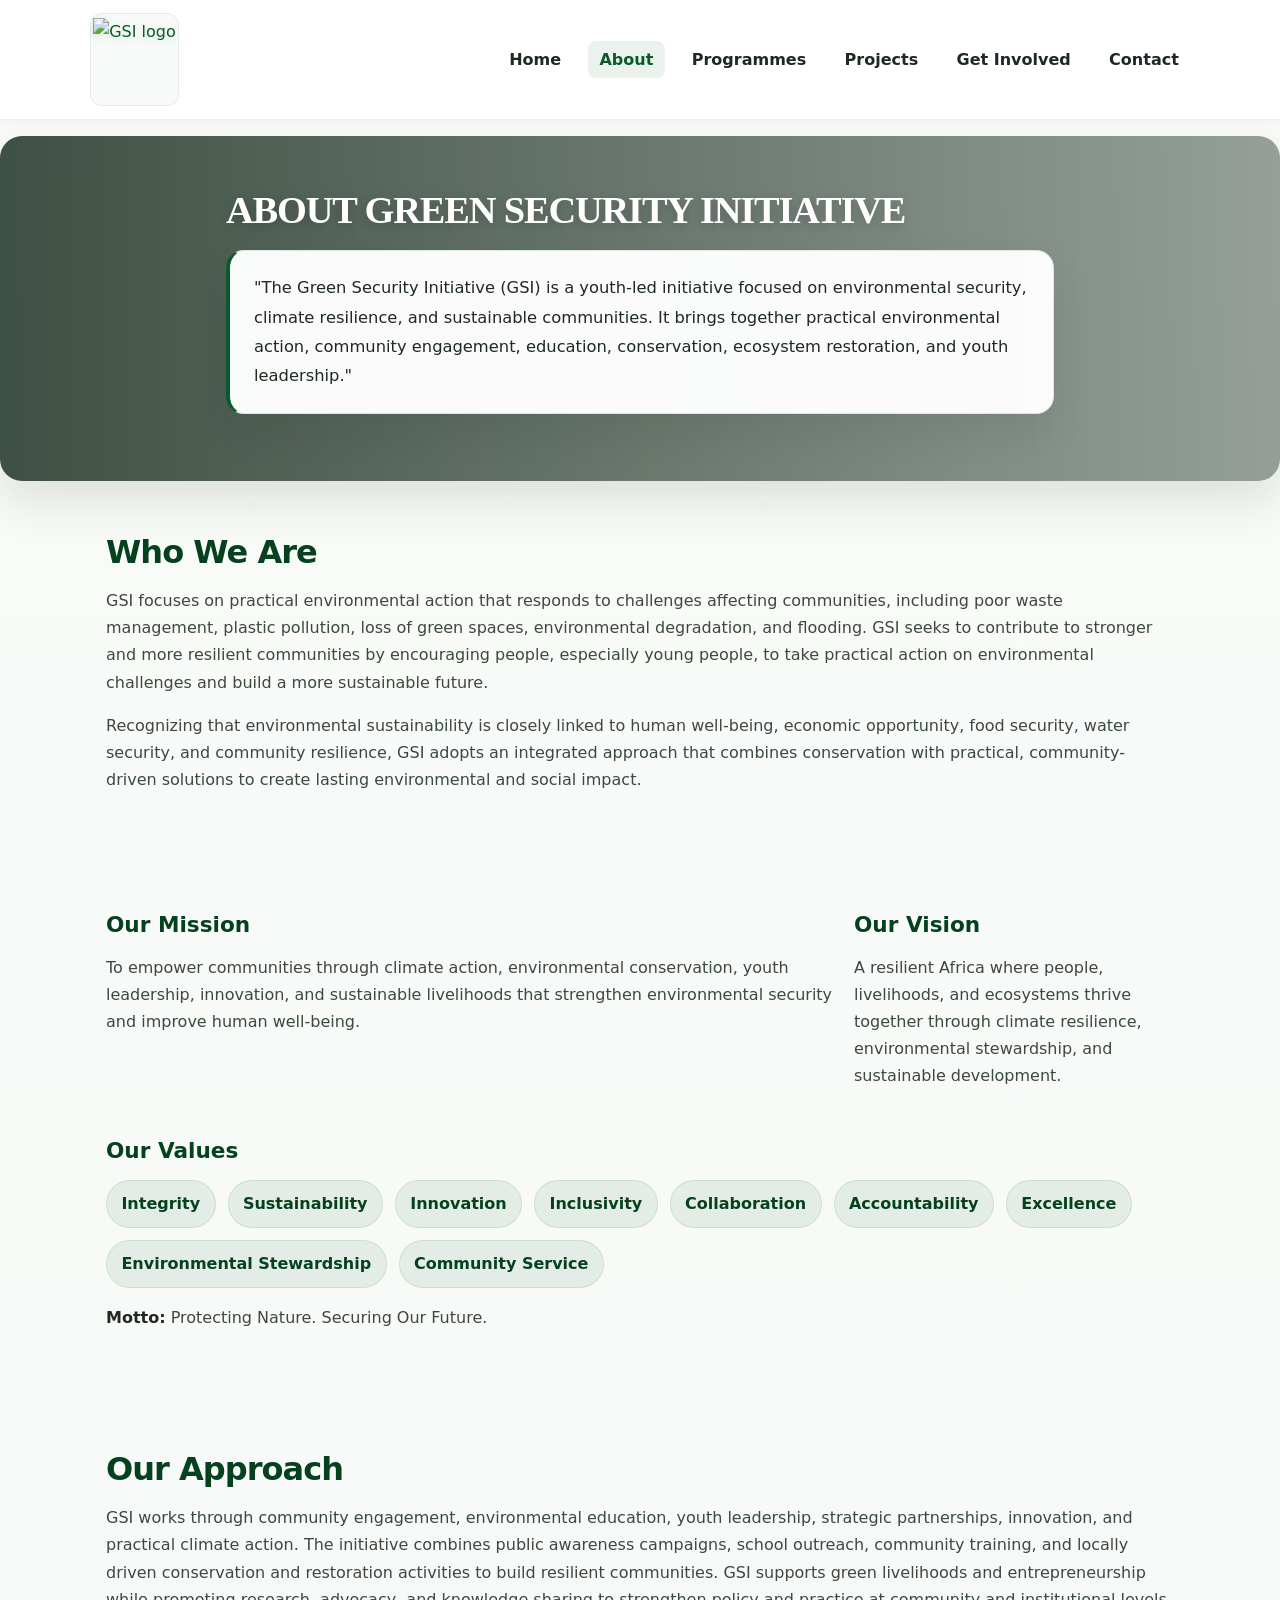
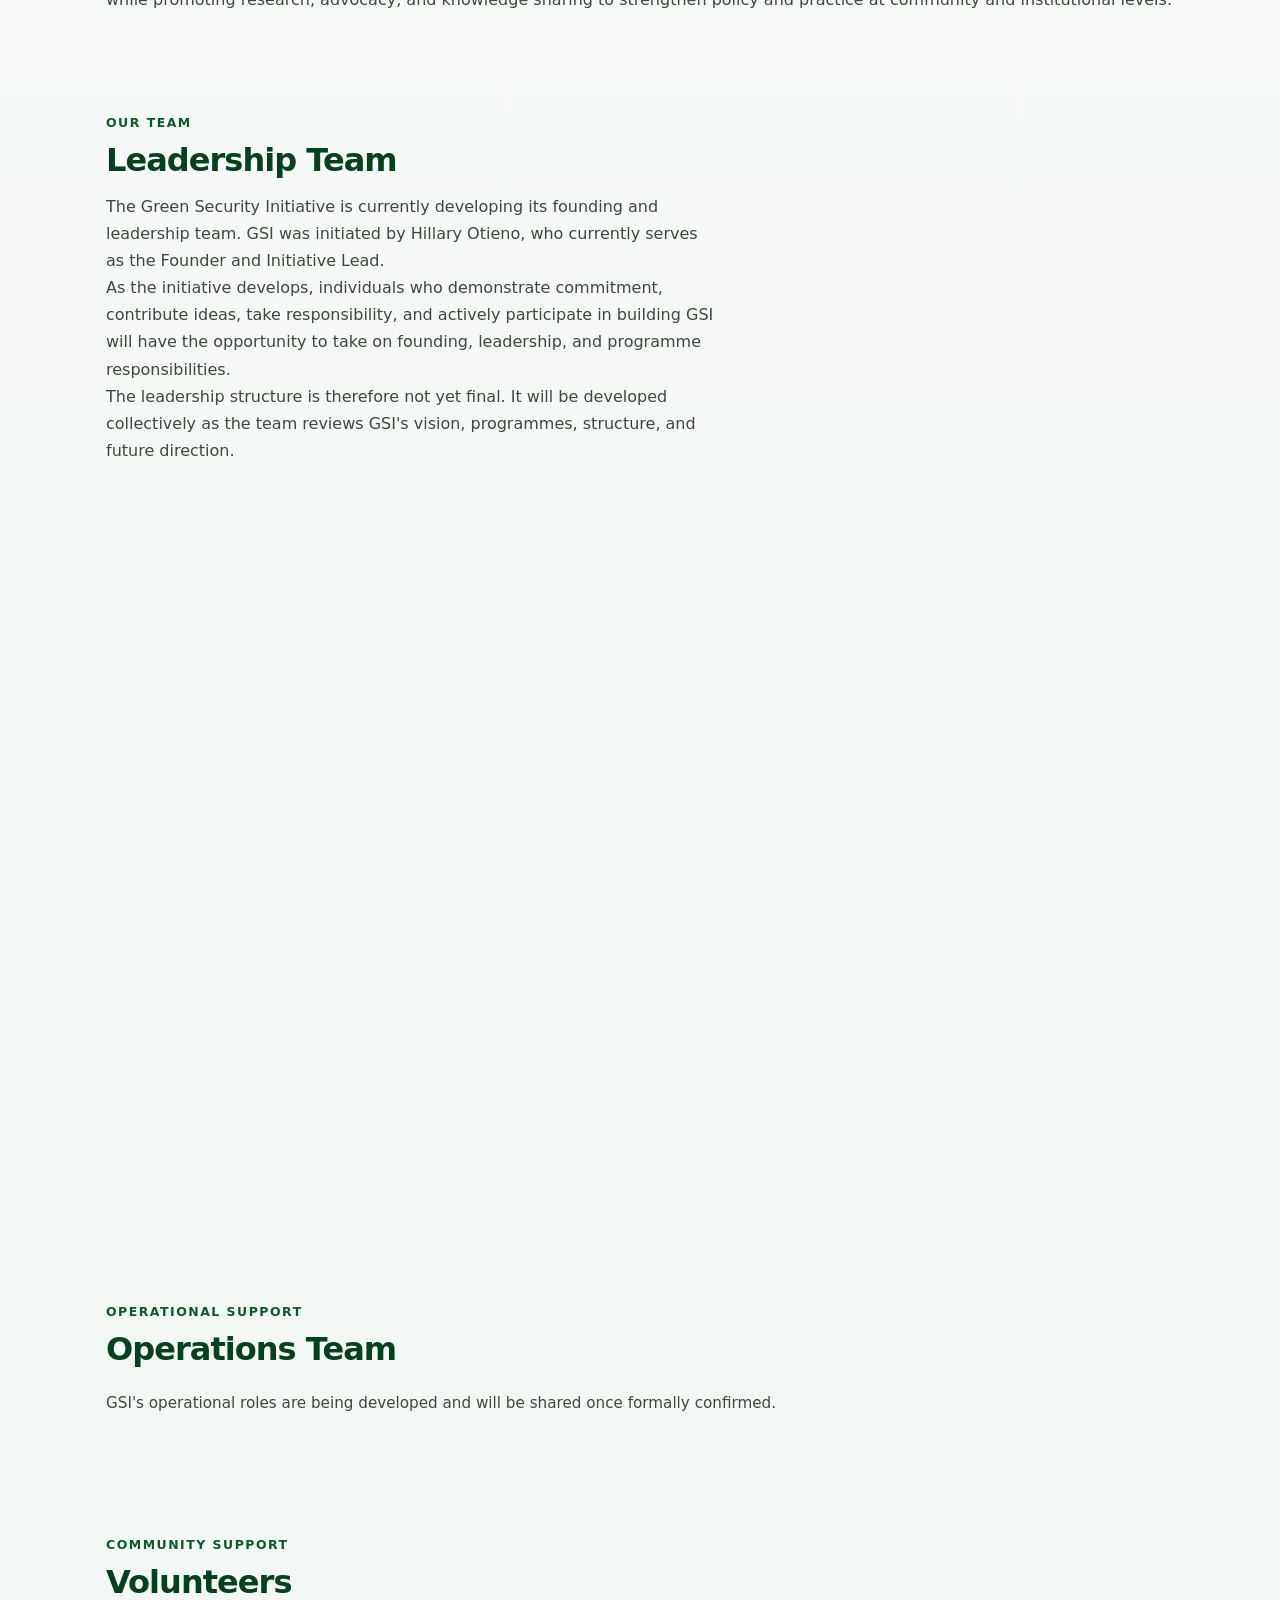
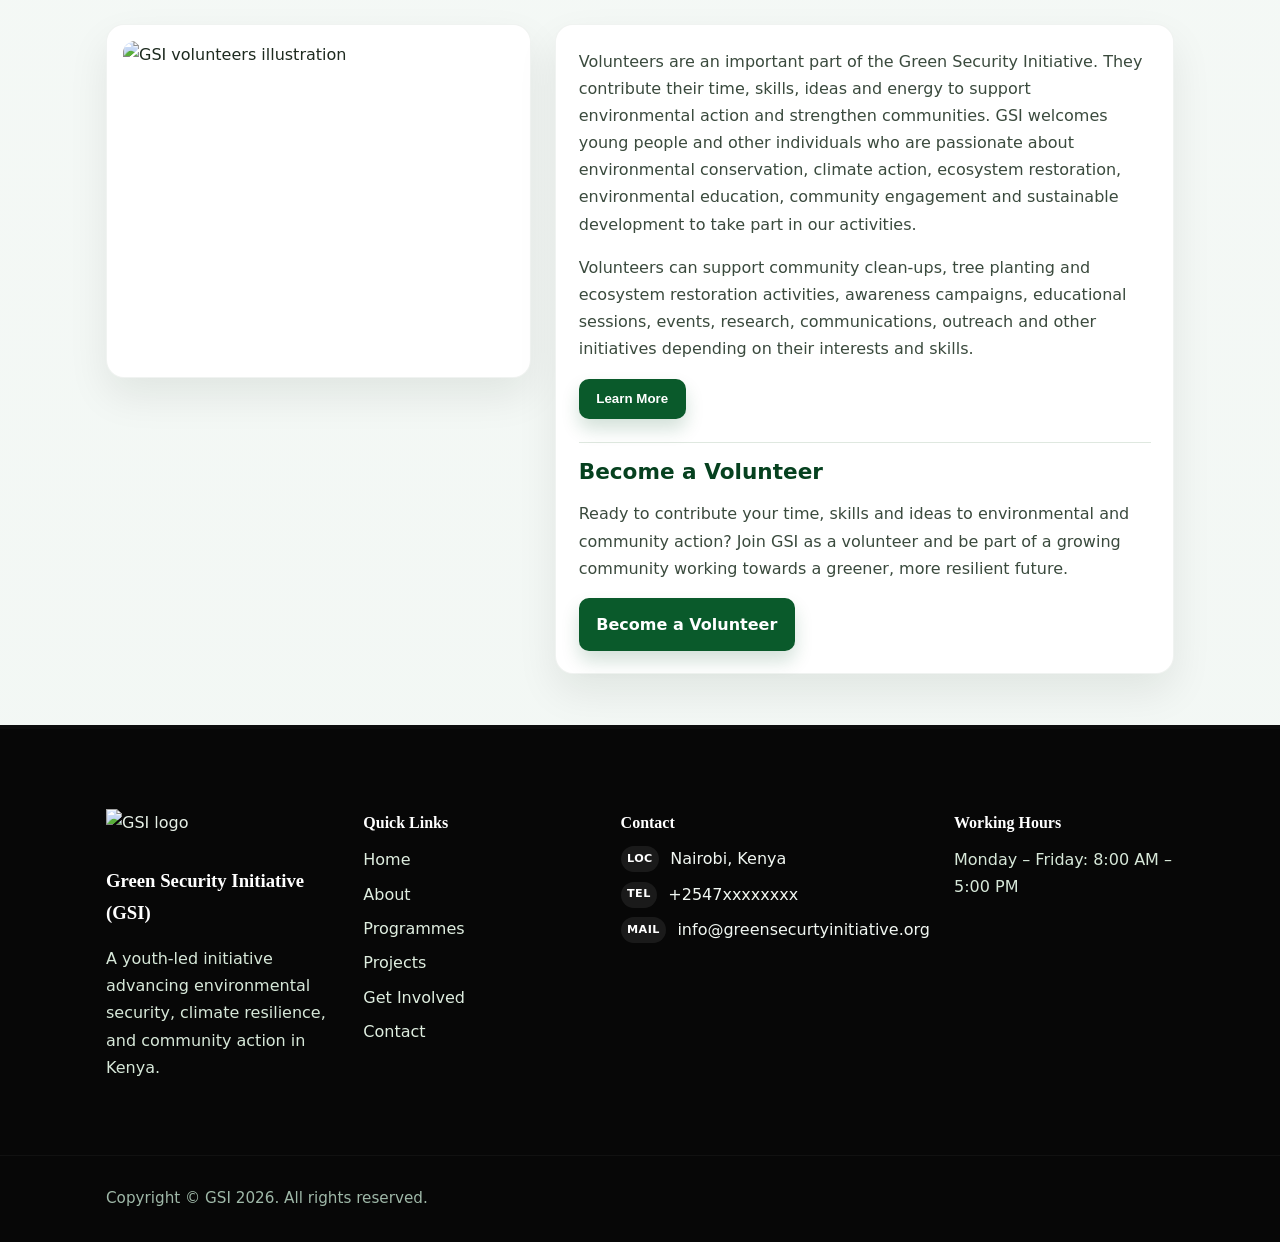
==== commit f92a737b: "update about.html" ====
--- a/about.html
+++ b/about.html
@@ -104,7 +104,7 @@
             <div class="team-card-body">
               <h3>Hillary Otieno</h3>
               <p class="role">Founder &amp; Initiative Lead</p>
-              <p class="team-description">The Green Security Initiative was founded by Hillary Otieno under the Millennium Fellowship. He currently serves as Founder and Initiative Lead.</p>
+              <p class="team-description">The Green Security Initiative was founded by Hillary Otieno to create a space for young people interested in environmental challenges, climate resilience, and sustainability. The initiative aims to foster a community of young leaders dedicated to addressing these critical issues.</p>
               <a class="linkedin-link" href="http://linkedin.com/in/hilary-otieno-96a22235b" target="_blank" rel="noopener" aria-label="Hillary Otieno LinkedIn">
                 <span class="linkedin-badge">in</span>
               </a>
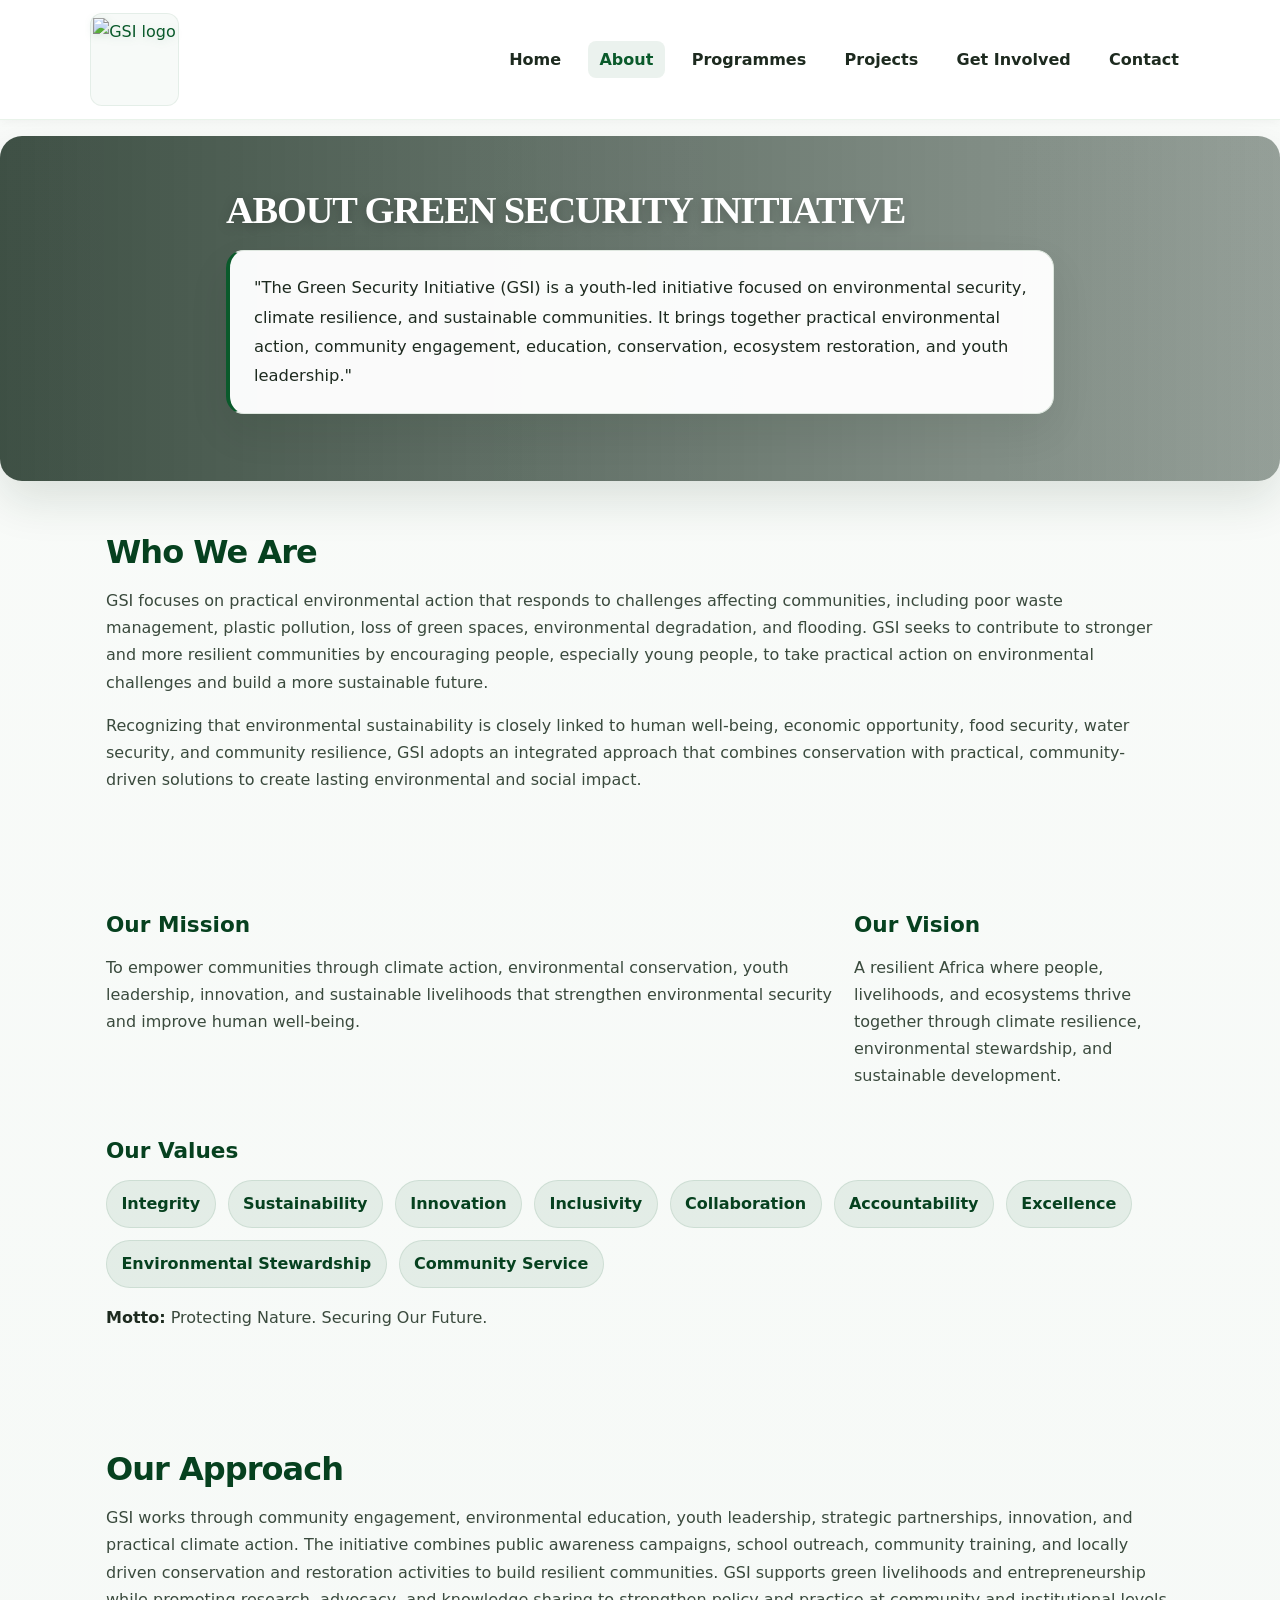
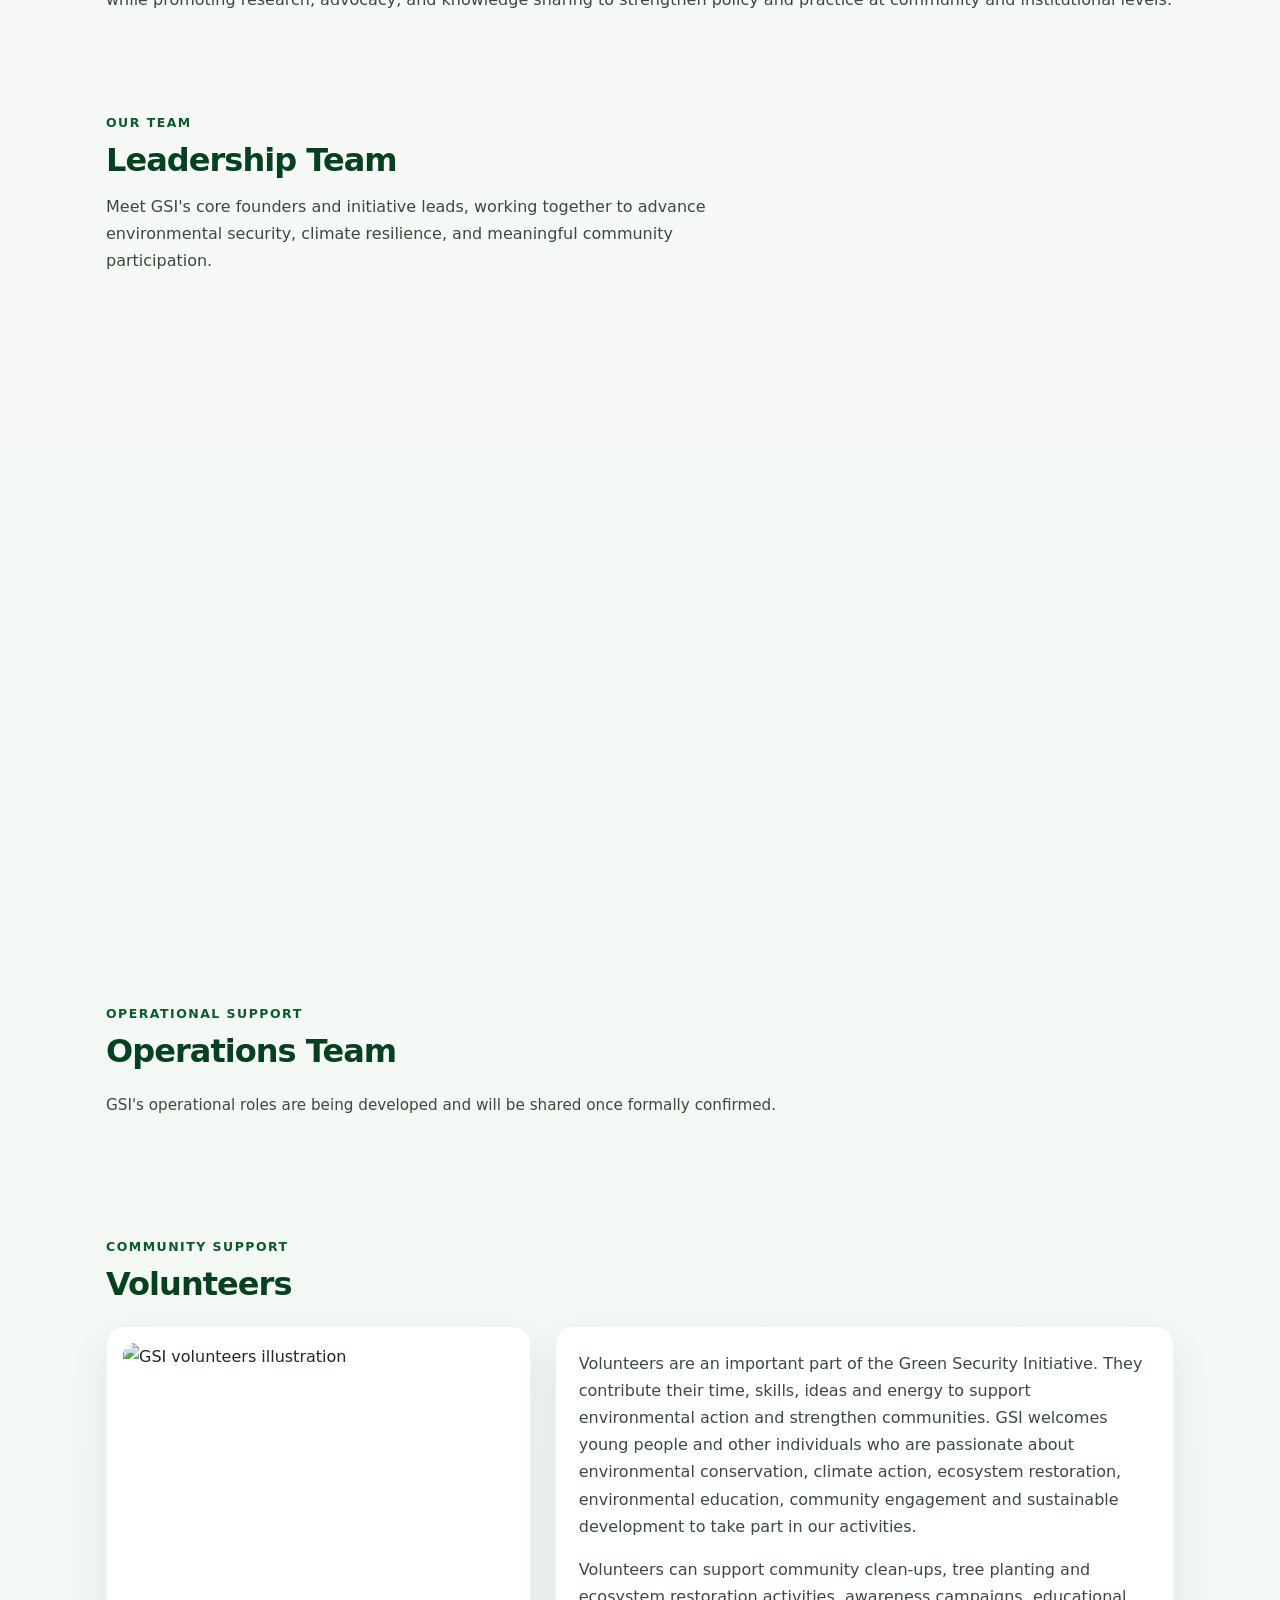
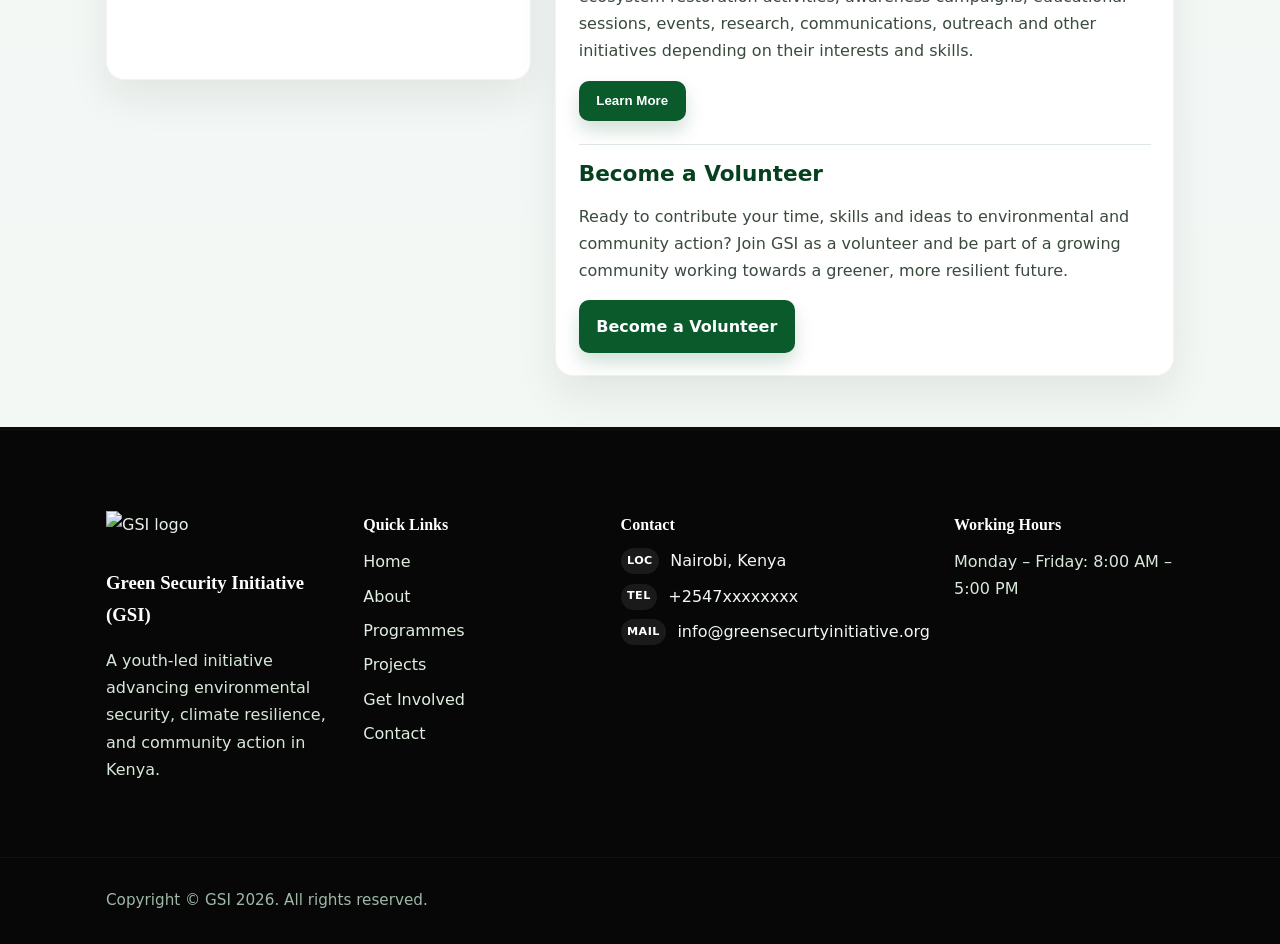
==== commit 1eb1b88b: "Leadership team Update" ====
--- a/about.html
+++ b/about.html
@@ -91,9 +91,7 @@
         <div class="section-intro-wrap">
           <p class="eyebrow">Our Team</p>
           <h2>Leadership Team</h2>
-          <p class="team-intro">The Green Security Initiative is currently developing its founding and leadership team. GSI was initiated by Hillary Otieno, who currently serves as the Founder and Initiative Lead.</p>
-          <p class="team-intro">As the initiative develops, individuals who demonstrate commitment, contribute ideas, take responsibility, and actively participate in building GSI will have the opportunity to take on founding, leadership, and programme responsibilities.</p>
-          <p class="team-intro">The leadership structure is therefore not yet final. It will be developed collectively as the team reviews GSI's vision, programmes, structure, and future direction.</p>
+          <p class="team-intro">Meet GSI's core founders and initiative leads, working together to advance environmental security, climate resilience, and meaningful community participation.</p>
         </div>
 
         <div class="team-grid leadership-grid">
@@ -110,12 +108,32 @@
               </a>
             </div>
           </article>
-
-        </div>
-
-        <div class="card">
-          <h3>Founding Team — Currently Being Developed</h3>
-          <p>GSI is currently engaging young people who are interested in contributing to the development of the initiative. The founding team and leadership responsibilities will be established as members contribute their ideas, skills, experience, and commitment to the growth of GSI.</p>
+          <article class="card team-card leadership-card">
+            <div class="team-photo-wrap">
+              <img src="images/Jacob-Kiptoo.jpg" alt="Jacob Kiptoo">
+            </div>
+            <div class="team-card-body">
+              <h3>Jacob Kiptoo</h3>
+              <p class="role">Co-Founder &amp; Initiative Lead</p>
+              <p class="team-description">Jacob Kiptoo is a Co-Founder and Initiative Lead at the Green Security Initiative, supporting the development of practical initiatives that connect environmental action, climate resilience, and community participation for a more secure and sustainable future.</p>
+              <a class="linkedin-link" href="https://www.linkedin.com/in/jacob-kiptoo-024604441" target="_blank" rel="noopener" aria-label="Jacob Kiptoo LinkedIn">
+                <span class="linkedin-badge">in</span>
+              </a>
+            </div>
+          </article>
+          <article class="card team-card leadership-card">
+            <div class="team-photo-wrap">
+              <img src="images/Edward-Manyaki.jpg" alt="Edward Manyaki">
+            </div>
+            <div class="team-card-body">
+              <h3>Edward Manyaki</h3>
+              <p class="role">Co-Founder &amp; Initiative Lead</p>
+              <p class="team-description">Edward Manyaki is a Co-Founder and Initiative Lead at the Green Security Initiative, contributing to the development of initiatives that promote environmental security, climate resilience, and meaningful youth participation in addressing environmental challenges.</p>
+              <span class="linkedin-link" aria-label="Edward Manyaki LinkedIn unavailable" aria-disabled="true">
+                <span class="linkedin-badge">in</span>
+              </span>
+            </div>
+          </article>
         </div>
       </div>
     </section>
